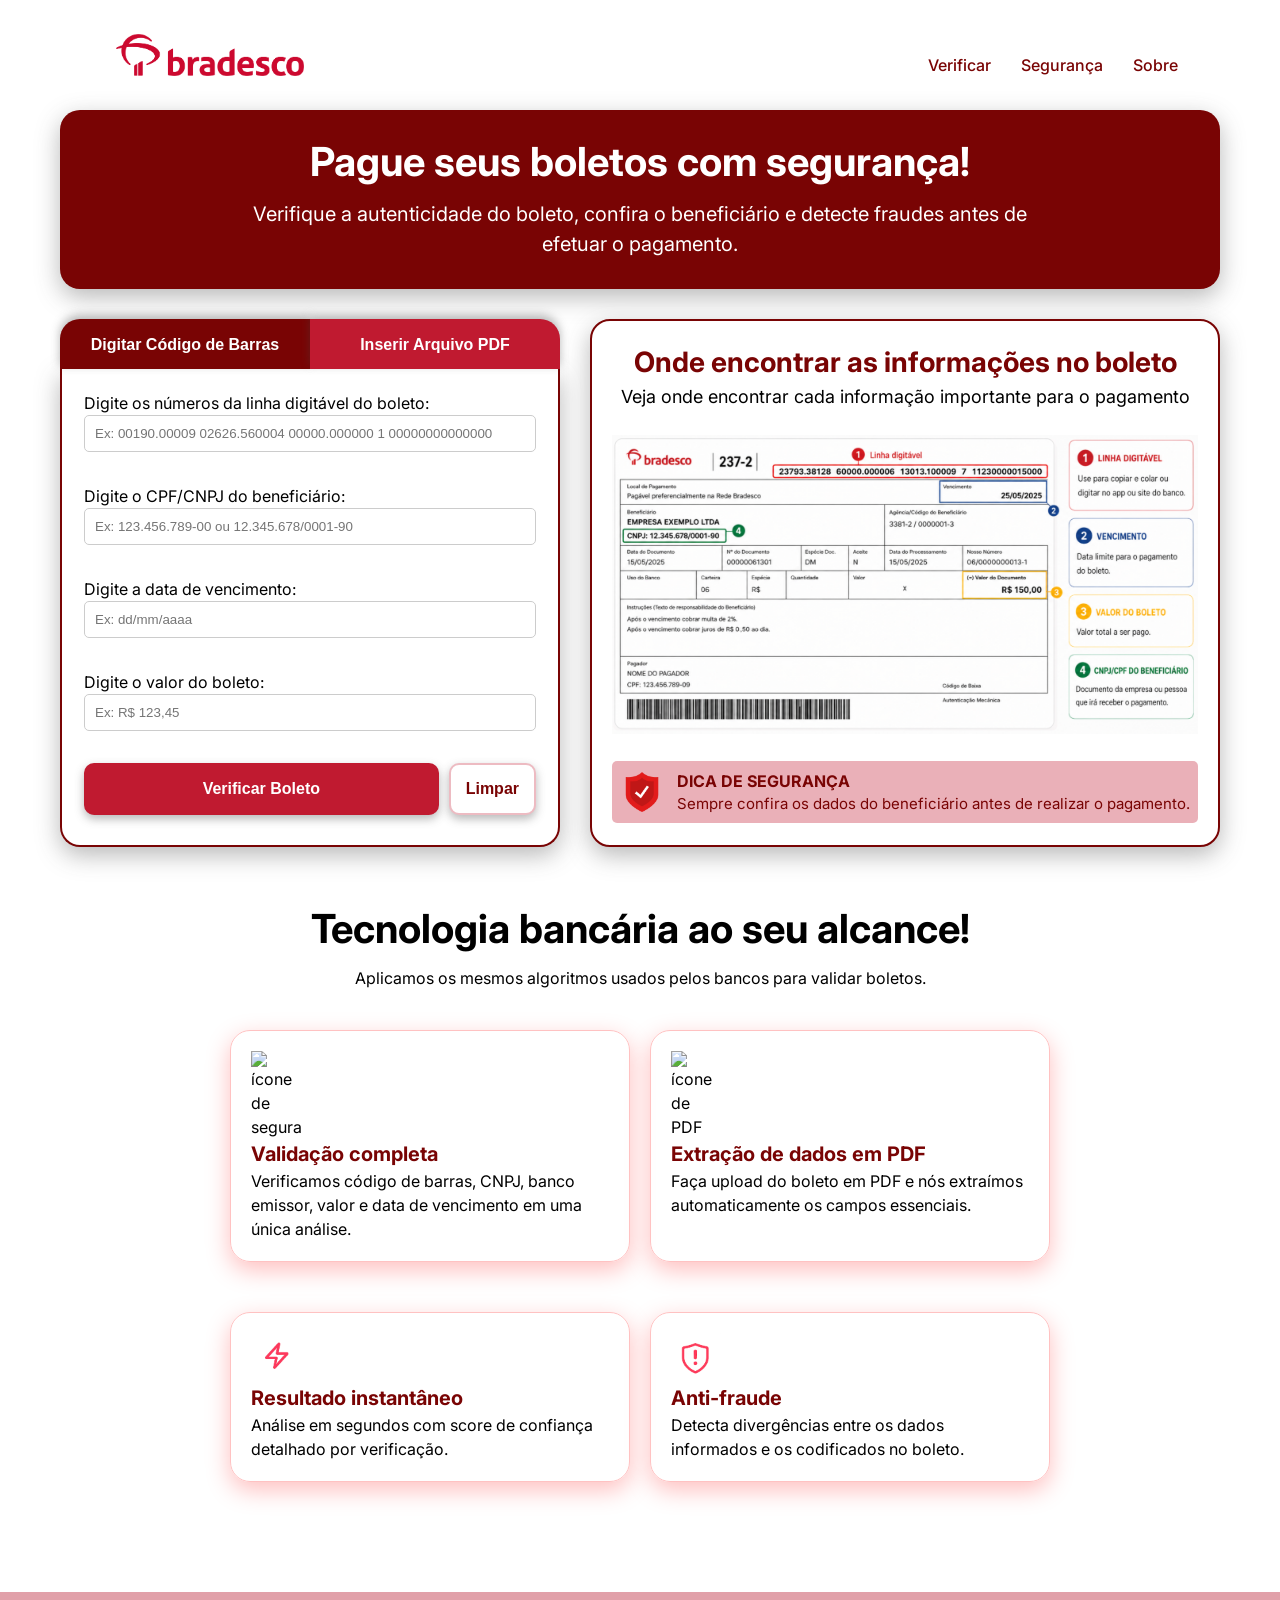
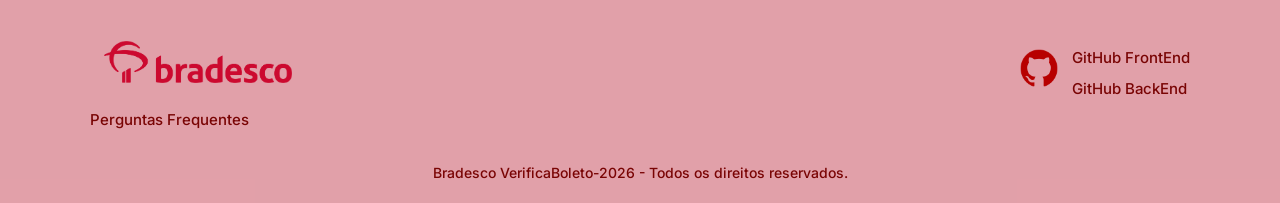
==== index.html @ 99b91688 "Integração com back, mas ainda com erros" ====
<!DOCTYPE html>
<html lang="pt-br">
<head>
    <meta charset="UTF-8">
    <meta name="viewport" content="width=device-width, initial-scale=1.0">
    <title>Verifica Boleto</title>

    <link rel="preconnect" href="https://fonts.googleapis.com" />
    <link rel="preconnect" href="https://fonts.gstatic.com" crossorigin />
    <link href="https://fonts.googleapis.com/css2?family=Inter:wght@400;500;600;700;800;900&display=swap" rel="stylesheet" />
    <link rel="stylesheet" href="css/style.css">

    <link rel="icon" type="image/png" href="./imagens/favicon-bradesco.png">

</head>

<body>

    <header id="#inicio">

        <div class="logo">
            <img src="./imagens/icone-bradesco.png" alt="Ícone Bradesco" id="icone-logo" style="height: 70px;">
            <!--<h1 id="inicio">Verifica Boleto</h1>-->
        </div>
            <nav>                
                    <a href="#verificar" aria-label="Ir para formulário de verificação de boleto">Verificar</a>
                    <a href="#" aria-label="Ir para vídeo sobre pagamentos de boleto com segurança">Segurança</a>
                    <a href="#sobre" aria-label="Ir para seção sobre o projeto">Sobre</a>
            </nav>

    </header>

    <main>
        
        <div class="banner">
            <h2>Pague seus boletos com segurança!</h2>
            <p>Verifique a autenticidade do boleto, confira o beneficiário e detecte fraudes antes de efetuar o pagamento.</p>
        </div>

        <div class="conteudo">
        <section>

            <div class="botoes">

                    <button class="btn ativo" onclick="mostrarCodigo(this)">Digitar Código de Barras</button>
                    <button class="btn" onclick="mostrarPdf(this)">Inserir Arquivo PDF</button>
                    
            </div>

            <div id="verificar">
                
                <div id="conteudo-codigo">
                    <label for="codigoBarras">Digite os números da linha digitável do boleto:</label>
                    
                    <div class="input-icon">
                        
                        <input                         
                            type="text" 
                            id="codigoBarras"
                            placeholder="Ex: 00190.00009 02626.560004 00000.000000 1 00000000000000" 
                        />
                    </div>
                    
                <div class="mensagem-erro" id="erroCodigo"></div>


            <label for="cpfCnpj">Digite o CPF/CNPJ do beneficiário:</label>
            <input 
                type="text" 
                id="cpfCnpj"
                placeholder="Ex: 123.456.789-00 ou 12.345.678/0001-90"  
            />            
            <div class="mensagem-erro" id="erroCpf"></div>

            <label for="vencimento">Digite a data de vencimento:</label>
            <input 
                type="text" 
                id="vencimento"
                placeholder="Ex: dd/mm/aaaa" 
            />
            <div class="mensagem-erro" id="erroVencimento"></div>

            <label for="valorBoletoInput">Digite o valor do boleto:</label>
            <input 
                type="text" 
                id="valorBoletoInput"
                placeholder="Ex: R$ 123,45" 
            />
            
            <div class="mensagem-erro" id="erroValor"></div>
                    
                    <div style="display:flex; gap:10px;">
                        <button class="btn-verificar" onclick="verificar()">Verificar Boleto</button>
                        <button type="button" onclick="limparCampos()" class="btn-limpar">Limpar</button>
                    </div>                

            </div>            

                <div id="conteudo-pdf" style="display:none;">

                    <label for="fileInput" class="box-upload">
                        
                        <img src="./imagens/icone-upload.png" alt="Icone de upload" id="icone-upload">
                        <input type="file" id="fileInput" hidden>

                        <p>Clique para inserir o arquivo PDF</p>

                        <div class="info-arquivo">
                            
                            <p id="nomeArquivo">Nenhum arquivo selecionado</p>                         

                            <div class="area-remover">
                                <button id="btnRemover" aria-label="Remover arquivo">
                                    <img src="./imagens/btn-remover.PNG" alt="">
                                </button>
                            </div>
                        </div>                        
                        
                    </label>        
                    
                    <h3 style="margin-top: 4px;">Dados extraídos:</h3>

                    <div id="resultadoLista" style="display:block;">

                        <div class="linhaResultadoExtraido">
                            <strong>Linha digitável:</strong>
                            <span id="linhaDigitavel"></span>
                        </div>

                        <div class="linhaResultadoExtraido">
                            <strong>Valor:</strong>
                            <span id="valorBoletoResultado"></span>
                        </div>

                        <div class="linhaResultadoExtraido">
                            <strong>Vencimento:</strong>
                            <span id="vencimentoResultado"></span>
                        </div>

                        <div class="linhaResultadoExtraido">
                            <strong>CPF/CNPJ Beneficiário:</strong>
                            <span id="cnpj"></span>
                        </div>

                    </div>

                    <button class="btn-verificar" onclick="verificarPdf()">Verificar Boleto</button>

                </div>
            </div>
            
        </section>

        <aside id="painelResultado" role="status" aria-live="polite">

            <h3>Onde encontrar as informações no boleto</h3>
            <p>Veja onde encontrar cada informação importante para o pagamento</p>
                       
            <img src="./imagens/banner-informacoes.png" alt="Exemplo mostrando onde encontrar as informações no boleto">           

            <div class="dica">   

                <img src="./imagens/icone-seguranca.png" alt="" id="icone-seguranca">

                <div class="texto-dica">
                    <h4>DICA DE SEGURANÇA</h4>
                <p>Sempre confira os dados do beneficiário antes de realizar o pagamento.</p>

                </div>
                
            </div>

        </aside>   

        </div>


        <section id="sobre">            
        
        <div>
            <h2>Tecnologia bancária ao seu alcance!</h2>
            <p>Aplicamos os mesmos algoritmos usados pelos bancos para validar boletos.</p>   
        </div>

        <div class="container-cards">

            <div class="card">
                <img src="./imagens/icone-card-seguranca.png" alt="ícone de segurança">
                <h4>Validação completa</h4>
                <p>Verificamos código de barras, CNPJ, banco emissor, valor e data de vencimento em uma única análise.</p>
            </div>

            <div class="card">
                <img src="./imagens/icone-card-pdf.png" alt="ícone de PDF">
                <h4>Extração de dados em PDF</h4>
                <p>Faça upload do boleto em PDF e nós extraímos automaticamente os campos essenciais.</p>
            </div>

            <div class="card">
                <img src="./imagens/icone-card-raio.png" alt="ícone de raio">
                <h4>Resultado instantâneo</h4>
                <p>Análise em segundos com score de confiança detalhado por verificação.</p>
            </div>

            <div class="card">
                
                <img src="./imagens/icone-card-fraude.png" alt="ícone de fraude">
                
                <h4>Anti-fraude</h4>
                <p>Detecta divergências entre os dados informados e os codificados no boleto.</p>
            </div>

        </div>

        </section>

    </main>

        <footer>

            <div class="footer-top">

                <div class="footer-esquerda">
                    
                    <a href="#inicio" aria-label="Ir para o início da página" style="text-decoration: none;">
                        <div class="logo">
                            <img src="./imagens/icone-bradesco.png" alt="Ícone Bradesco" id="icone-logo" style="height: 70px;">
                            <!--<h1>Verifica Boleto</h1>-->
                        </div>
                    </a>                    

                    <a href="faq.html" class="link-faq">
                        Perguntas Frequentes
                    </a>

                </div>

                <div class="footer-direita">

                    <img src="./imagens/icone-git.png"
                    alt="Ícone do GitHub"
                    id="icone-git">

                    <div class="links-github">

                        <a href="https://github.com/lopes-thais/FrontEnd-VerificaBoleto"
                        class="link-git">
                            GitHub FrontEnd
                        </a>

                        <a href="https://github.com/geooogab/VerificaBoleto"
                        class="link-git">
                            GitHub BackEnd
                        </a>

                    </div>

                </div>

            </div>

            <p class="direitos">
                Bradesco VerificaBoleto-2026 - Todos os direitos reservados.
            </p>

        </footer>
    <script src="script/script.js"></script>
</body>
</html>
---- css/style.css ----
/* Reset básico para limpar as margens do navegador */
* {
    margin: 0;
    padding: 0;
    box-sizing: border-box;
}

header {
    display: flex;
    justify-content: space-between; 
    align-items: center;            
    padding: 20px 20px; 
    padding-left: 8%;
    padding-right: 8%;
}

nav {
    display: none; /* Esconde no mobile */
    padding-top: 20px;
}

@media (min-width: 768px) {
    nav {
        display: flex;
    }

    nav a {
        color: rgb(121, 4, 4);
        text-decoration: none;
        margin-left: 30px;
        font-weight: 500;
        font-family: 'Inter', system-ui, -apple-system, sans-serif;
        line-height: 1.5;
        -webkit-font-smoothing: antialiased;
        color: rgb(121, 4, 4);

        text-decoration: none;
        transition: all 0.3s ease; /* suaviza a mudança */
        display: inline-block;   
    }

    nav a:hover {
        color: rgb(241, 19, 56); /* cor de destaque ao passar o mouse */
        transform: scale(1.1); /* aumenta um pouco o tamanho do link */
    }
}

h1 {
    font-size: 24px;
    font-weight: 900;
    color: rgb(121, 4, 4);
    padding-top: 20px;
}

.logo{
    display: flex;
    align-items: center;
    gap: 10px;
}

body {
    font-family: 'Inter', system-ui, -apple-system, sans-serif;
    line-height: 1.5;
    -webkit-font-smoothing: antialiased;
    background-color: rgb(255, 255, 255);
    margin: 0;
    padding: 0;
}

main {
    max-width: 1200px;   /* largura máxima do container */
    margin: 0 auto;      /* centraliza o container */
    padding: 0 20px;
}


.banner {
    width: 100%;         /* ocupa toda a largura do container */
    margin: 0;           /* não centraliza sozinho */
    padding: 30px;
    border-radius: 20px;

    flex-direction: column;
    align-items: center;
    text-align: center;
    
    background-color: rgb(121, 4, 4);
    box-shadow: 0 8px 25px #46464662;
}

.banner h2 {
    color: white;
    font-size: clamp(24px, 5vw, 40px); 
    margin-bottom: 15px; 
    font-weight: 700;
    line-height: 1.1;
}

.banner p {
    color: white;
    font-size: clamp(16px, 3vw, 20px); 
    max-width: 800px; 
    margin: 0 auto; 
}

section {
    width: 100%;       /* ocupa toda a largura do container */
    max-width: 500px;    /* menor que o banner */
    margin-top: 30px;    /* espaço abaixo do banner */
    margin-left: 0;      /* alinha à esquerda do container */
}

#verificar {
    
    border-width: 2px;
    width: 100%;
    
    padding: 22px;          
    border: 2px solid rgb(121, 4, 4);
    border-top: none;
    border-bottom-left-radius: 20px;
    border-bottom-right-radius: 20px;
    background-color: #fff;
    box-shadow: 0 8px 25px #46464662;
    padding-bottom: 30px;
}

.botoes{
    display: flex;
    width: 100%;
    
}

.botoes,
#verificar {
    width: 100%;
}

.botoes button {
    padding: 15px;

    border: 2px solid #c01a30;
    background-color: #c01a30;
    color: white;
    flex: 1;
    border-bottom: none;
    font-weight: 600;
    font-size: 16px;
    cursor: pointer;
    transition: 0.3s;
   
    box-shadow:  0 -4px 10px #46464662;
    
}

.botoes:hover button:not(:hover) {
    background-color: rgb(121, 4, 4);
    border-color: rgb(121, 4, 4);
    color: white;
}

.botoes button.ativo {
    background-color: rgb(121, 4, 4);
    color: white;  
    border-color: rgb(121, 4, 4);
}

.botoes button:hover {
    background-color: #D21438;
    color: white;
    border-color: #D21438;
}

.botoes button:first-child {
    border-top-left-radius: 20px;
}

.botoes button:last-child {
    border-top-right-radius: 20px;
}


#verificar input {
    width: 100%;
    padding: 10px;
    margin-bottom: 0;
    border: 1px solid #ccc;
    border-radius: 5px;
}

#verificar input:hover {
    border-color: #c01a30;
    box-shadow: 0 0 5px rgba(182, 21, 42, 0.404);
}

input:focus {
    border-color: #c01a30;
    box-shadow: 0 0 3px rgba(192, 26, 48, 0.2);
    outline: none;
}

.btn-verificar{
    padding: 15px;

    border: 2px solid #c01a30;
    background-color: #c01a30;
    color: white;
    flex: 1;
    border-bottom: none;
    font-weight: 600;
    font-size: 16px;
    cursor: pointer;
    transition: 0.3s;
   
    box-shadow:  0 4px 10px #46464662;
    display: flex;
    width: 100%;
    justify-content: center;
    border-radius: 10px;
}


.btn-verificar:hover{
    border-color: #c01a30;
    box-shadow: 0 0 5px rgba(182, 21, 42, 0.404);
    transform: scale(1.01); /* aumenta um pouco o tamanho do link */
    
}

#conteudo-pdf {
    text-align: left;

    display: flex;
    flex-direction: column;
    align-items: center;

}

#nomeArquivo {
    font-size: 14px;
    color: #555;
}

.area-remover{
    position: absolute;
    right: 10px;
    height: 30px; /* espaço fixo */
    display: flex;
    align-items: center;
    justify-content: center;
}

#btnRemover{
    background: none;
    border: none;
    padding: 0;
    visibility: hidden;
}

#btnRemover img{
    cursor: pointer;
    width: 28px;
    transition: 0.2s;
}

#btnRemover:hover {
    transform: scale(1.1);
}

#nomeArquivo{
    padding-top: 5px;
    font-size: 18px;
}

.conteudo {
    display: flex;
    gap: 30px;
    align-items: flex-start;
    width: 100%;
}

@media (max-width: 768px) {

    .conteudo {
        flex-direction: column;
    }

    section,
    aside {
        max-width: 700px;
    }
}

section {
    width: 100%;
    margin-top: 30px;
}

aside {
    display: flex;
    flex-direction: column;
    width: 100%;
    max-width: 700px;     
    margin-top: 30px;       
    border: 2px solid rgb(121, 4, 4);
    border-radius: 20px;
    background-color: #fff;
    box-shadow: 0 8px 25px #46464662;
    padding-bottom: 30px;
    overflow: hidden;
    padding: 20px;
}

aside h3{
    color: rgb(121, 4, 4);
    font-size: 28px;
    text-align: center;
}

aside p{
    text-align: center;
    font-size: 18px;
}

aside .dica{
    color:rgb(121, 4, 4);
    background-color:#c01a3057;
    border-radius: 5px;
    text-align: left;
    padding-left: 10px;

}

aside > img{
    margin-top: 25px;
    margin-bottom: 27px;
}

.dica p {
    text-align: left;
    font-size: 15px;
}

.dica h4{
    margin: 0;
}

.dica img{
    width: 40px;
    margin-top: 11px;
    margin-bottom: 11px;
}

.dica{
    display: flex;
    align-items: center;
    gap: 15px; 
    margin-bottom: 2px;
}

#sobre {
    width: 100%;         /* ocupa toda a largura do container */
    max-width: none;
    margin: 0;           /* não centraliza sozinho */
    padding: 30px;
    border-radius: 20px;

    display: flex;
    flex-direction: column;
    align-items: center;
    text-align: center;

    margin-top: 30px;
    background-color: rgb(255, 255, 255);
}

#sobre h2 {
    color: rgb(0, 0, 0);
    font-size: clamp(24px, 5vw, 40px); 
    margin-bottom: 15px; 
    font-weight: 700;
    line-height: 1.1;
}

#sobre p{
    font-size: 16px;
}

.card{
    max-width: 400px;
    border: 1px solid #ffbebeec;
    border-radius: 20px;

    margin-top: 30px;
    padding: 20px;
    display: flex;
    flex-direction: column;
    align-items: flex-start;
    text-align: left;

    box-shadow: rgb(255, 191, 191) 0px 8px 25px;
}

.card h4{
    color: rgb(121, 4, 4);
    font-size: 20px;
    text-align: left;
}

.card p{
    text-align: left;
    font-size: 14px;
}

.container-cards{
    display: flex;
    gap: 20px;
    margin-top: 10px;
    flex-wrap: wrap;
    justify-content: center;
}

.container-cards img{
    width: 50px;
}

.imagem-boleto{
    position: relative;
    width: 100%;
}

.imagem-boleto img{
    width: 100%;
    border-radius: 10px;
}

footer{
    background-color: rgba(182, 21, 42, 0.404);

    margin-top: 80px;

    padding: 35px 20px 20px;
}

.footer-top{
    max-width: 1100px;

    margin: 0 auto;

    display: flex;
    justify-content: space-between;
    align-items: flex-start;

    gap: 40px;
}

.footer-esquerda{
    display: flex;
    flex-direction: column;
    gap: 12px;
}

.logo-footer{
    text-decoration: none;
    width: fit-content;
}

.logo-footer h1{
    color: rgb(121, 4, 4);
    font-size: 26px;
    font-weight: 900;
}

.link-faq,
.link-git{
    color: rgb(121, 4, 4);

    text-decoration: none;

    font-size: 15px;
    font-weight: 500;

    transition: 0.2s;
}

.link-faq:hover,
.link-git:hover{
    color: rgb(241, 19, 56);

    transform: translateX(2px);
}

.footer-direita{
    display: flex;
    align-items: flex-start;
    gap: 12px;
    padding-top: 20px;
}

.footer-direita img{
    width: 42px;
    flex-shrink: 0;
}

.links-github{
    display: flex;
    flex-direction: column;
    gap: 8px;
}

.direitos{
    text-align: center;

    margin-top: 30px;

    color: rgb(121, 4, 4);

    font-size: 14px;
    font-weight: 500;
}


/* MOBILE */

@media (max-width: 768px){

    footer{
        padding: 30px 18px 20px;
    }

    .footer-top{
        flex-direction: column;

        align-items: center;

        text-align: center;

        gap: 35px;
    }

    .footer-esquerda{
        align-items: center;
    }

    .footer-direita{
        flex-direction: column;

        align-items: center;
    }

    .links-github{
        align-items: center;
    }

    .logo-footer h1{
        font-size: 24px;
    }

    .footer-direita img{
        width: 38px;
    }

    .direitos{
        margin-top: 35px;

        font-size: 13px;

        line-height: 1.5;
    }
}
#btnSelecionar{
    padding: 12px 20px;
    border: none;
    border-radius: 10px;
    background-color: #c01a30;
    color: white;
    cursor: pointer;
    font-weight: 600;
    
    padding-top: 10px;
}

#btnSelecionar:hover{
    background-color: rgb(121, 4, 4);
}

#dados-extraidos{
    width: 100%;
}

#resultadoLista{
    width: 100%;
    border: 1px solid #ddd;
    border-radius: 10px;
    overflow: hidden;
    background: white;
    padding-bottom: 3px;
    margin-top: 10px;
    margin-bottom: 10px;
}

.linhaResultadoExtraido{
    display: flex;
    justify-content: space-between;
    align-items: center;

    padding: 12px 15px;
    border-bottom: 1px solid #eee;
    gap: 15px;
}

.linhaResultadoExtraido:last-child{
    border-bottom: none;
}

.linhaResultadoExtraido span{
    color: #5f5f5f;
    font-size: 14px;
    text-align: right;
}

.linhaResultadoExtraido strong{
    color: #222;
    font-size: 15px;
}

/*
.verdadeiro{
    background-color: #a0f3a0;
    box-shadow: 0 0 5px rgba(21, 182, 29, 0.473);
}

.suspeito{
    background-color: #f1e36a;
    box-shadow: 0 0 5px rgba(241, 227, 106, 0.473);
}

.falso{
    background-color: #f3a0a0;
    box-shadow: 0 0 5px rgba(182, 21, 42, 0.404);
}
*/
.resultadoItem {
    width: 100%;
    padding: 10px;
    margin-bottom: 15px;

    border: 1px solid #ccc;
    border-radius: 10px;

    box-sizing: border-box;

    display: flex;
    align-items: center;
    gap: 10px;
}

/*
.verdadeiro h3{
    color: rgb(12, 94, 16);
    margin: 0;
}*/

.recomendacaoVerdadeiro{
    font-size: 16px;
    margin: 0;
    font-weight: 600;
    margin-bottom: 5px;
}
/*
.suspeito h3{
    color: rgb(95, 83, 27);
    margin: 0;
}

.resultado img{
    width: 40px;
}

.falso h3{
    color: rgb(121, 4, 4);
    margin: 0;
}

.verdadeiro,
.suspeito,
.falso{
    border-radius: 10px;
    padding: 10px;

    display: flex;
    align-items: center;
    justify-content: center;
    gap: 10px;

    margin-bottom: 15px;
}
*/

.score{
    flex: 1.2;
    display: flex;
    align-items: center;
    gap: 12px;

    padding: 12px;
    border: 2px solid #c25664ab;
    border-radius: 10px;
    background-color:rgba(182,21,42,0.08);
    margin-bottom: 2px;
}

.resultadoItem p{
    margin: 0;
    font-size: 14px;
    text-align: left;
}

.resultadoItem:hover {
    border-color: #c01a30;
    box-shadow: 0 0 5px rgba(182, 21, 42, 0.404);
}

.recomendacao {
    margin: 0;
    font-size: 16px;
    text-align: center;
    font-weight: 600;
    margin-bottom: 5px;
}

.item-ok{
    background: #d4ffd4;
}

.item-alerta{
    background: #fff3cd;
}

.item-erro{
    background: #ffd6d6;
}

.box-upload {
    display: flex;
    width: 100%;
    flex-direction: column;
    align-items: center;

    justify-content: center;
    height: 123px;
    transition: 0.3s;

    border-radius: 10px;
    border: 2px solid #c01a43b2;
    padding-top: 5px;
    box-shadow: 0 0 5px rgba(182, 21, 42, 0.404);
    margin-bottom: 5px;
}

.info-arquivo{
    position: relative;
    display: flex;
    align-items: center;
    justify-content: center;
    
    width: 100%;
    margin-top: 0;

}

.info-arquivo p{
    margin: 0;
    font-size: 14px;
    color: #555;
    text-align: center;
}

.box-upload p {
    margin: 0;
    font-size: 14px;
    color: #555;
}
.box-upload:hover {
    cursor: pointer;
    transform: scale(1.01);
}

#icone-upload {
    width: 20px;
    display: inline-block;
}

.mensagem-erro{
    color: #ff4d4d;
    font-size: 13px;
    font-weight: 500;
    height: 18px;
    margin-top: 4px;
    margin-bottom: 10px;
}

.loading-btn{
    display: flex;
    align-items: center;
    justify-content: center;
    gap: 10px;
}

.spinner-btn{
    width: 18px;
    height: 18px;
    border: 3px solid rgba(255,255,255,0.4);
    border-top: 3px solid white;
    border-radius: 50%;
    animation: girar 0.8s linear infinite;
}

.btn-verificar:disabled{
    background-color: #8f1b2e;
    cursor: not-allowed;
    opacity: 0.8;
}

@keyframes girar {

    from{
        transform: rotate(0deg);
    }

    to{
        transform: rotate(360deg);
    }
}


.resultadoLista{
    width: 100%;
    border: 1px solid #ddd;
    border-radius: 10px;
    overflow: hidden;
    background: white;
    padding-bottom: 3px;
}

.linhaResultado{
    display: flex;
    justify-content: space-between;
    align-items: center;

    padding: 12px 15px;
    border-bottom: 1px solid #eee;
    gap: 15px;
}

.linhaResultado:last-child{
    border-bottom: none;
}

.linhaResultado strong{
    color: #222;
    font-size: 15px;
}

.linhaResultado span{
    color: #666;
    font-size: 14px;
    text-align: right;
}

.link-git{   
    color: rgb(121, 4, 4); 
    text-decoration: none;
}

.link-git:hover {
    color: rgb(241, 19, 56); 
    transform: scale(1.05); 
}

.btn-limpar,
.btn-chat{
    padding: 15px;

    border: 2px solid #c01a304b;
    background-color: #ffffff;
    color: rgb(121, 4, 4);
    font-weight: 600;
    font-size: 16px;
    cursor: pointer;
    transition: 0.3s;
   
    box-shadow:  0 4px 10px #46464662; 
    display: flex;
    
    justify-content: center;
    border-radius: 10px;
}


.btn-limpar:hover{
    border-color: #c01a30;
    box-shadow: 0 0 5px rgba(182, 21, 42, 0.404);
    transform: scale(1.01);    
}
.btn-chat:hover{
    border-color: #c01a30;
    box-shadow: 0 0 5px rgba(182, 21, 42, 0.404);
    transform: scale(1.01);   
}

.card:hover {
    transform: scale(1.01); 
}

.faq-question {
    padding: 12px;
    cursor: pointer;
    font-weight: bold;

    display: flex;
    align-items: center;
    justify-content: center;
    text-align: center;
    min-height: 100px;
    cursor: pointer;
    transition: 0.3s;
}

.faq-question:hover {
    text-shadow: #8f1b2e;
}

.faq-answer {
    display: none;
    padding: 12px;  
}

.titulo-faq{
    text-align: center;
    color: rgb(121, 4, 4);
    font-size: 28px;
    margin-top: 30px;
    margin-bottom: 20px;
}

.score{
    flex: 1.2;
    display: flex;
    align-items: center;
    gap: 12px;

    padding: 12px;
    border: 2px solid #c25664ab;
    border-radius: 10px;
    background-color:rgba(182,21,42,0.08);
    margin-bottom: 2px;
}

.scoreChat{
    display: flex;
    gap: 12px;
    margin-bottom: 15px;
    width: 100%;
}

.texto-score{
    display: flex;
    flex-direction: column;
    justify-content: center;
    gap: 4px;
}

.texto-score strong{
    margin: 0;
    font-size: 16px;
}

.texto-score span{
    margin: 0;
    font-size: 15px;
    font-weight: 600;
    line-height: 1.2;
}

.icone-score{
    width: 40px;
    height: 40px;
    margin-top: 9px;
    flex-shrink:0;

    align-self: flex-start;
}

.icone-score img{
    width: 40px;
    display: block;
    padding-right: 5px;
    padding-top: 5px;
}

.chat{
    flex: 1;
    display: flex;
}

.btn-chat{
    width: 100%;
    height: 100%;

    border: 2px solid #c01a304b;
    border-radius: 10px;
    background:white;

    font-size: 16px;
    font-weight: 600;

    color: rgb(121,4,4);
    cursor: pointer;

    display: flex;
    align-items: center;
    justify-content:center;
    margin-top: 17px;

    text-align: center;
    padding: 15px;
    box-shadow: 0 4px 10px #46464662;
}

.texto-score strong,
.texto-score span{
    line-height: 1.2;
}

.barra-score{
    width: 100%;
    height: 8px;

    background-color: #e0e0e0;
    border-radius: 20px;
    overflow: hidden;
    margin-top: 4px;
}

.barra-score-preenchida{
    height: 100%;
    border-radius: 20px;
    transition: width 0.8s ease;
}
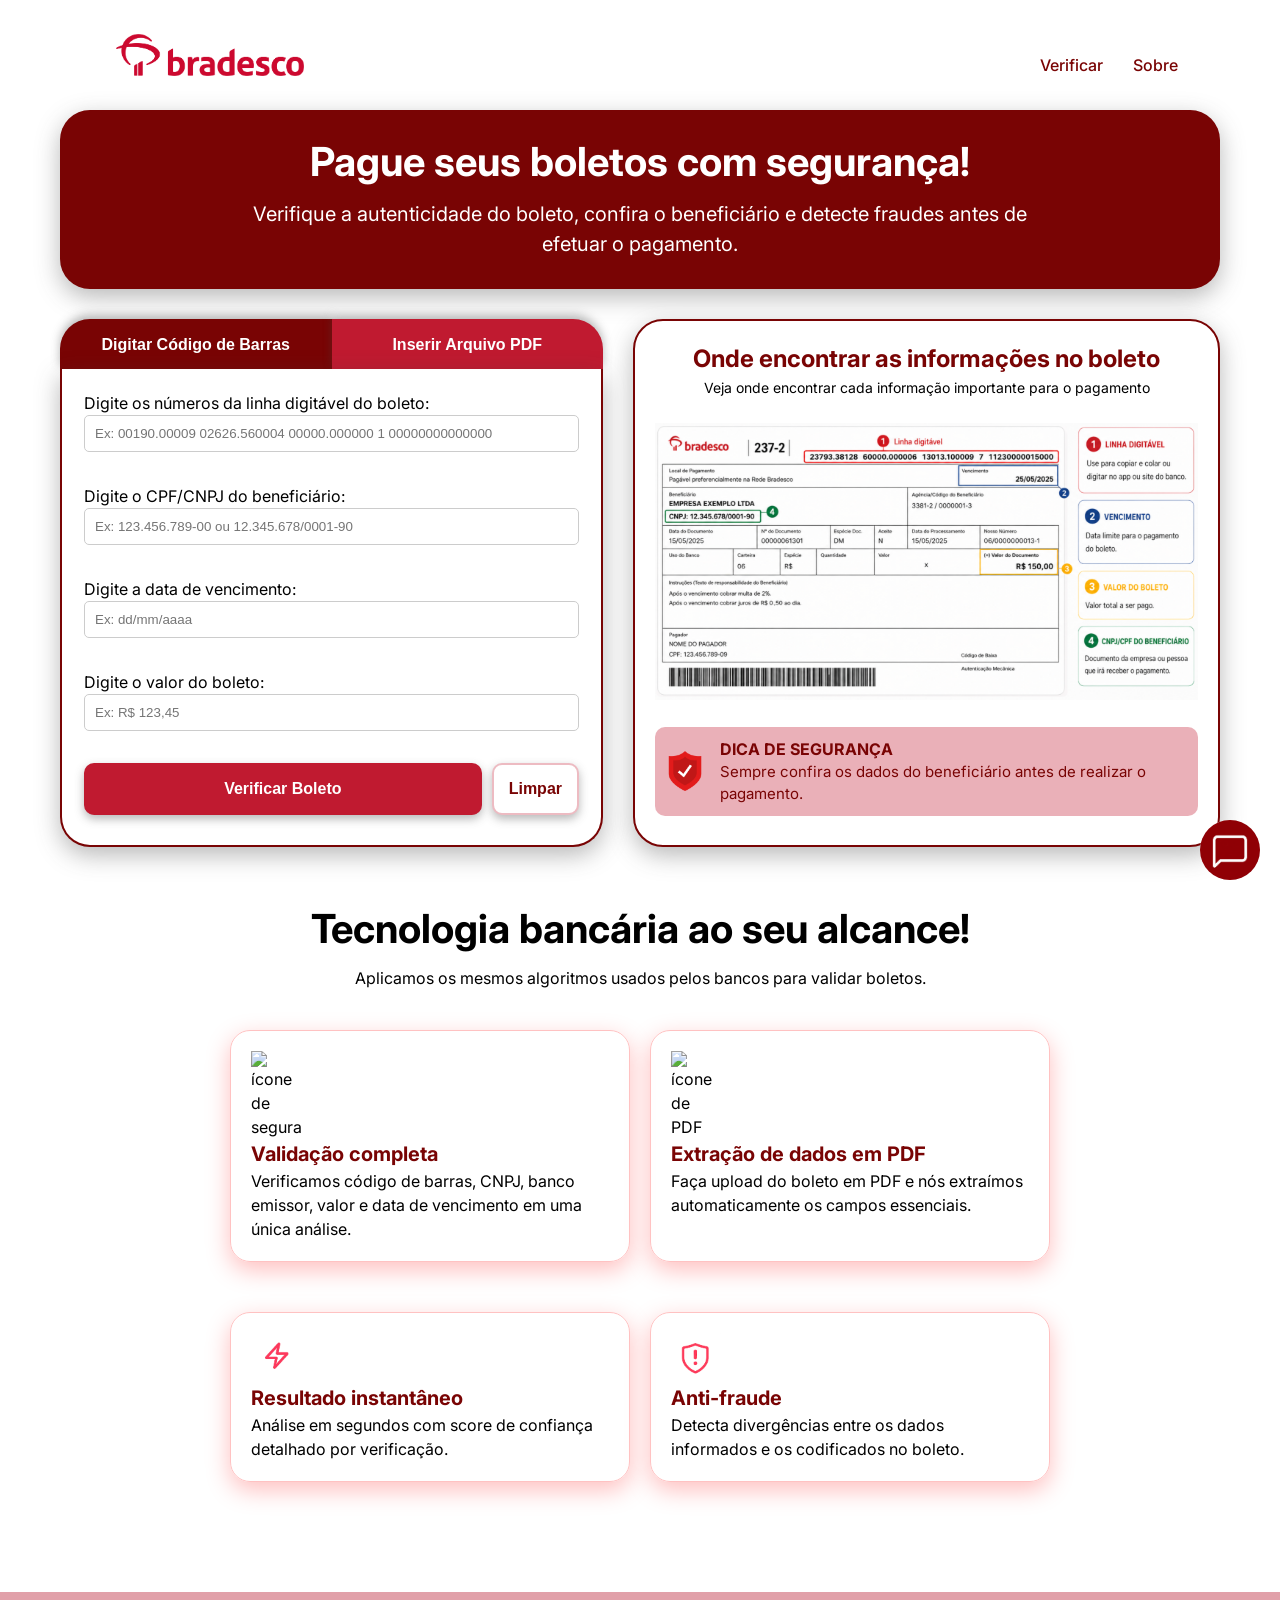
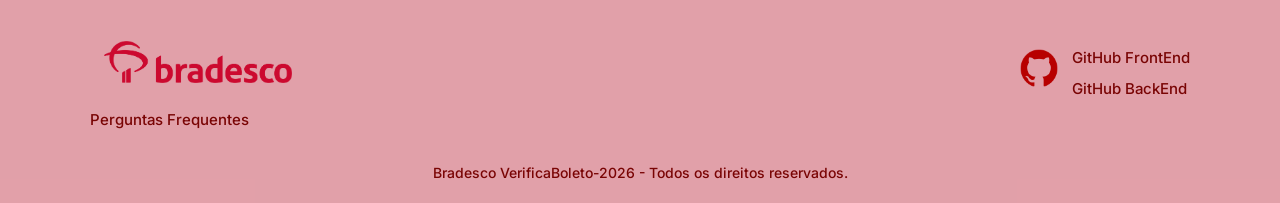
==== commit 1269afc1: "Finalização parcial do FrontEnd do VerificaBoleto" ====
--- a/index.html
+++ b/index.html
@@ -9,6 +9,7 @@
     <link rel="preconnect" href="https://fonts.gstatic.com" crossorigin />
     <link href="https://fonts.googleapis.com/css2?family=Inter:wght@400;500;600;700;800;900&display=swap" rel="stylesheet" />
     <link rel="stylesheet" href="css/style.css">
+    <link rel="stylesheet" href="css/style-chat.css">
 
     <link rel="icon" type="image/png" href="./imagens/favicon-bradesco.png">
 
@@ -16,7 +17,7 @@
 
 <body>
 
-    <header id="#inicio">
+    <header id="inicio">
 
         <div class="logo">
             <img src="./imagens/icone-bradesco.png" alt="Ícone Bradesco" id="icone-logo" style="height: 70px;">
@@ -24,7 +25,7 @@
         </div>
             <nav>                
                     <a href="#verificar" aria-label="Ir para formulário de verificação de boleto">Verificar</a>
-                    <a href="#" aria-label="Ir para vídeo sobre pagamentos de boleto com segurança">Segurança</a>
+                    <!--<a href="#" aria-label="Ir para vídeo sobre pagamentos de boleto com segurança">Segurança</a>-->
                     <a href="#sobre" aria-label="Ir para seção sobre o projeto">Sobre</a>
             </nav>
 
@@ -138,13 +139,13 @@
                         </div>
 
                         <div class="linhaResultadoExtraido">
-                            <strong>CPF/CNPJ Beneficiário:</strong>
+                            <strong>CNPJ Beneficiário:</strong>
                             <span id="cnpj"></span>
                         </div>
 
                     </div>
 
-                    <button class="btn-verificar" onclick="verificarPdf()">Verificar Boleto</button>
+                    <button class="btn-verificar" onclick="verificarPdf(event)">Verificar Boleto</button>
 
                 </div>
             </div>
@@ -264,6 +265,60 @@
             </p>
 
         </footer>
-    <script src="script/script.js"></script>
+
+    <button id="btnChatbot" aria-label="Abrir Chat de Dúvidas">
+        <img src="/imagens/icone-chat.PNG" alt="Abrir Chat de Dúvidas" id="icone-chat" aria-label="Abrir Chat de Dúvidas">
+    </button>
+
+    <div id="overlay"></div>
+    <div id="painelChat">
+        <div class="topo-chat">
+            <h3>Chat de Dúvidas</h3>
+            <button id="btn-sair" onclick="fecharChat()">
+                <img src="/imagens/icone-sair.PNG" alt="Fechar chat" id="icone-sair" aria-label="Fechar Chat de Dúvidas">
+            </button>
+        </div>
+
+        <div class="conteudo-chat">
+        
+            <div class="mensagens-chatbot">
+                <strong>Assistente Virtual</strong>
+
+                <div class="mensagem">
+                    <p> Olá! Tudo bem? Sou o assistente virtual do verifica boleto! 
+                        Estou aqui para tirar dúvidas sobre boletos e te ajudar a não cair em um golpe. 
+                        Como posso ajudar?
+                    </p>
+                </div>
+                
+            </div>
+
+            <div class="mensagem-usuario">
+                    <p>Quais informações eu preciso para verificar um boleto?</p>
+            </div>
+
+            <div class="mensagens-chatbot">
+                <strong>Assistente Virtual</strong>
+                    <div class="mensagem">
+                        <p> Para verificar um boleto, você precisa informar a linha digitável, 
+                            o CPF/CNPJ do beneficiário, a data de vencimento e o valor do boleto. 
+                            Com essas informações, podemos analisar a autenticidade do boleto e detectar possíveis fraudes.</p>
+                    </div>
+            </div>
+        </div>
+
+            <div id="input-chat">
+                
+                <input type="text" id="inputChat" placeholder="Digite sua dúvida aqui...">
+
+                <button id="btn-enviar" aria-label="Enviar mensagem" onclick="enviarPergunta()">
+                    <img src="/imagens/icone-enviar.PNG" alt="Enviar mensagem" id="icone-enviar" aria-label="Enviar mensagem">
+                </button>
+                                
+            </div>
+    </div>
+
+        <script src="script/script.js"></script>
+        <script src="script/script-chat.js"></script>
 </body>
 </html>
--- a/css/style.css
+++ b/css/style.css
@@ -78,7 +78,7 @@
     width: 100%;         /* ocupa toda a largura do container */
     margin: 0;           /* não centraliza sozinho */
     padding: 30px;
-    border-radius: 20px;
+    border-radius: 30px;
 
     flex-direction: column;
     align-items: center;
@@ -118,8 +118,8 @@
     padding: 22px;          
     border: 2px solid rgb(121, 4, 4);
     border-top: none;
-    border-bottom-left-radius: 20px;
-    border-bottom-right-radius: 20px;
+    border-bottom-left-radius: 30px;
+    border-bottom-right-radius: 30px;
     background-color: #fff;
     box-shadow: 0 8px 25px #46464662;
     padding-bottom: 30px;
@@ -128,7 +128,6 @@
 .botoes{
     display: flex;
     width: 100%;
-    
 }
 
 .botoes,
@@ -172,11 +171,11 @@
 }
 
 .botoes button:first-child {
-    border-top-left-radius: 20px;
+    border-top-left-radius: 30px;
 }
 
 .botoes button:last-child {
-    border-top-right-radius: 20px;
+    border-top-right-radius: 30px;
 }
 
 
@@ -224,7 +223,6 @@
     border-color: #c01a30;
     box-shadow: 0 0 5px rgba(182, 21, 42, 0.404);
     transform: scale(1.01); /* aumenta um pouco o tamanho do link */
-    
 }
 
 #conteudo-pdf {
@@ -236,9 +234,11 @@
 
 }
 
-#nomeArquivo {
+.info-arquivo #nomeArquivo {
     font-size: 14px;
     color: #555;
+    text-align: center;
+    justify-content: center;
 }
 
 .area-remover{
@@ -275,11 +275,12 @@
 .conteudo {
     display: flex;
     gap: 30px;
-    align-items: flex-start;
-    width: 100%;
-}
-
-@media (max-width: 768px) {
+    align-items: stretch;
+    width: 100%;
+    margin-bottom: 30px;
+}
+
+@media (max-width: 992px) {
 
     .conteudo {
         flex-direction: column;
@@ -292,40 +293,45 @@
 }
 
 section {
-    width: 100%;
+    flex: 4;
     margin-top: 30px;
+    display: flex;
+    flex-direction: column;
+    max-width: none;
 }
 
 aside {
     display: flex;
     flex-direction: column;
-    width: 100%;
-    max-width: 700px;     
+       
     margin-top: 30px;       
     border: 2px solid rgb(121, 4, 4);
-    border-radius: 20px;
+    border-radius: 30px;
     background-color: #fff;
     box-shadow: 0 8px 25px #46464662;
     padding-bottom: 30px;
     overflow: hidden;
     padding: 20px;
+
+    flex: 4;
+    max-width: none;
 }
 
 aside h3{
     color: rgb(121, 4, 4);
-    font-size: 28px;
+    font-size: 24px;
     text-align: center;
 }
 
 aside p{
     text-align: center;
-    font-size: 18px;
+    font-size: 14px;
 }
 
 aside .dica{
     color:rgb(121, 4, 4);
     background-color:#c01a3057;
-    border-radius: 5px;
+    border-radius: 10px;
     text-align: left;
     padding-left: 10px;
 
@@ -356,6 +362,7 @@
     align-items: center;
     gap: 15px; 
     margin-bottom: 2px;
+    padding: 10px;
 }
 
 #sobre {
@@ -609,6 +616,22 @@
     gap: 15px;
 }
 
+.linhaResultadoExtraido strong,
+.linhaResultado strong {
+    color: #222;
+    font-size: 15px;
+    white-space: nowrap;
+    flex-shrink: 0;
+}
+
+.linhaResultado span,
+.linhaResultadoExtraido span {
+    color: #666;
+    font-size: 13px;
+    text-align: right;
+    line-height: 1.5;
+}
+
 .linhaResultadoExtraido:last-child{
     border-bottom: none;
 }
@@ -617,6 +640,11 @@
     color: #5f5f5f;
     font-size: 14px;
     text-align: right;
+
+    max-width: 250px;
+    white-space: nowrap;
+    overflow: hidden;      
+    text-overflow: ellipsis;
 }
 
 .linhaResultadoExtraido strong{
@@ -624,22 +652,6 @@
     font-size: 15px;
 }
 
-/*
-.verdadeiro{
-    background-color: #a0f3a0;
-    box-shadow: 0 0 5px rgba(21, 182, 29, 0.473);
-}
-
-.suspeito{
-    background-color: #f1e36a;
-    box-shadow: 0 0 5px rgba(241, 227, 106, 0.473);
-}
-
-.falso{
-    background-color: #f3a0a0;
-    box-shadow: 0 0 5px rgba(182, 21, 42, 0.404);
-}
-*/
 .resultadoItem {
     width: 100%;
     padding: 10px;
@@ -654,48 +666,6 @@
     align-items: center;
     gap: 10px;
 }
-
-/*
-.verdadeiro h3{
-    color: rgb(12, 94, 16);
-    margin: 0;
-}*/
-
-.recomendacaoVerdadeiro{
-    font-size: 16px;
-    margin: 0;
-    font-weight: 600;
-    margin-bottom: 5px;
-}
-/*
-.suspeito h3{
-    color: rgb(95, 83, 27);
-    margin: 0;
-}
-
-.resultado img{
-    width: 40px;
-}
-
-.falso h3{
-    color: rgb(121, 4, 4);
-    margin: 0;
-}
-
-.verdadeiro,
-.suspeito,
-.falso{
-    border-radius: 10px;
-    padding: 10px;
-
-    display: flex;
-    align-items: center;
-    justify-content: center;
-    gap: 10px;
-
-    margin-bottom: 15px;
-}
-*/
 
 .score{
     flex: 1.2;
@@ -723,7 +693,7 @@
 
 .recomendacao {
     margin: 0;
-    font-size: 16px;
+    font-size: 15px;
     text-align: center;
     font-weight: 600;
     margin-bottom: 5px;
@@ -844,13 +814,13 @@
 }
 
 .linhaResultado{
-    display: flex;
-    justify-content: space-between;
-    align-items: center;
+    align-items: center;
+    display:flex;
+    align-items:flex-start;
 
     padding: 12px 15px;
     border-bottom: 1px solid #eee;
-    gap: 15px;
+    gap:20px;
 }
 
 .linhaResultado:last-child{
@@ -859,13 +829,15 @@
 
 .linhaResultado strong{
     color: #222;
-    font-size: 15px;
+    font-size: 14px;
 }
 
 .linhaResultado span{
     color: #666;
-    font-size: 14px;
-    text-align: right;
+    font-size: 13px;
+    justify-content: right;
+    align-items: left;
+    margin-right: 10px;
 }
 
 .link-git{   
@@ -950,11 +922,10 @@
     align-items: center;
     gap: 12px;
 
-    padding: 12px;
+    padding: 10px;
     border: 2px solid #c25664ab;
     border-radius: 10px;
     background-color:rgba(182,21,42,0.08);
-    margin-bottom: 2px;
 }
 
 .scoreChat{
@@ -1021,10 +992,10 @@
     display: flex;
     align-items: center;
     justify-content:center;
-    margin-top: 17px;
+    margin-top: 10px;
 
     text-align: center;
-    padding: 15px;
+    padding: 13px;
     box-shadow: 0 4px 10px #46464662;
 }
 
@@ -1047,4 +1018,51 @@
     height: 100%;
     border-radius: 20px;
     transition: width 0.8s ease;
-}+}
+
+.conteudoComparacao{
+    display: flex;
+    flex-direction: column;
+    gap: 4px;
+    flex: 1;
+}
+
+.conteudoComparacao strong{
+    color: #222;
+    font-size: 15px;
+}
+
+.conteudoComparacao span{
+    color: #666;
+    font-size: 14px;
+    text-align: left;
+}
+
+.comparacao-icone{
+    width: 24px;
+    height: 24px;
+    flex-shrink: 0;
+    margin-top: 2px;
+}
+
+.espaco-icone{
+    width: 24px;
+    height: 24px;
+    flex-shrink: 0;
+}
+
+.linha-razao-social 
+.conteudoComparacao{
+    display: flex;
+    flex-direction: row;
+    align-items: center;
+    gap: 10px;
+}
+
+.linha-razao-social span{
+    max-width: 350px;
+    white-space: nowrap;
+    overflow: hidden;
+    text-overflow: ellipsis;
+}
+
--- a/css/style-chat.css
+++ b/css/style-chat.css
@@ -0,0 +1,207 @@
+#btnChatbot{
+    position: fixed;
+    bottom: 20px;
+    right: 20px;
+    border-radius: 50px;
+    width: 60px;
+    height: 60px;
+    border: none;
+    cursor: pointer;
+    z-index: 9999;
+}
+
+#btnChatbot img {
+    width: 60px;
+    height: 60px;
+    border-radius: 50px;
+    transition: transform 0.3s ease;
+    width: 100%;
+    height: 100%;
+}
+
+#btnChatbot img:hover {
+    transform: scale(1.1);
+}
+
+#overlay {
+    position: fixed;
+    inset: 0;
+
+    background: rgba(0,0,0,0.35);
+    backdrop-filter: blur(4px);
+
+    opacity: 0;
+    visibility: hidden;
+
+    transition: 0.3s;
+    z-index: 9998;
+}
+
+#overlay.ativo {
+    opacity: 1;
+    visibility: visible;
+}
+
+#painelChat {
+    position: fixed;
+    top: 0;
+    right: -400px;
+
+    width: 380px;
+    height: 100vh;
+    background: white;
+    box-shadow: -5px 0 20px rgba(0,0,0,.2);
+    transition: 0.3s ease;
+    z-index: 9999;
+
+    display: flex;
+    flex-direction: column;
+
+    box-shadow:-10px 0 30px rgba(0,0,0,0.15);
+}
+
+#painelChat.ativo {
+    right: 0;
+}
+
+#painelChat {
+    position: fixed;
+    transform: translateX(100%);
+    transition: transform .35s ease;
+}
+
+#painelChat.ativo {
+    transform: translateX(0);
+}
+
+.conteudo-chat {
+    flex: 1;
+    overflow-y: auto;
+
+    display: flex;
+    flex-direction: column;
+    height: calc(100% - 60px);
+    overflow-y: auto;
+    padding-bottom: 15px;
+}
+
+.topo-chat {
+    display: flex;
+    justify-content: space-between;
+    align-items: center;
+    padding: 15px;
+    background: #c01a30;
+}
+
+.topo-chat h3 {
+    color: white;
+    font-size: 18px;
+}
+
+.mensagens-chatbot, 
+.mensagem-usuario {
+    padding: 15px;    
+    margin-top: 20px;
+
+    border-bottom-right-radius: 20px;
+    border-bottom-left-radius: 20px;
+
+    width: fit-content;
+    max-width: 75%;
+
+    word-wrap: break-word;
+    overflow-wrap: break-word;
+    overflow: hidden;
+
+    display: flex;
+    flex-direction: column;
+    align-items: stretch;
+    flex-shrink: 0;
+}
+
+.mensagens-chatbot {
+    align-self: flex-start;
+    background-color: #c01a3036;
+    border-top-right-radius: 20px;
+    margin-left: 20px;
+}
+
+.mensagens-chatbot strong {
+    color: rgb(121, 4, 4);
+    margin-bottom: 10px;
+    font-size: 14px;
+}
+
+.mensagem{
+    padding-top: 5px;
+}
+.mensagem-usuario{
+    align-self: flex-end;
+    border-top-left-radius: 20px;
+    background-color: #c01a30;
+    color: white;
+    margin-right: 20px;
+}
+
+.mensagens-chatbot p,
+.mensagem-usuario p {
+    margin: 0;
+    word-break: break-word;
+}
+
+#input-chat{
+    padding-top: 10px;
+    margin-left: 20px;
+    margin-bottom: 10px;
+    display: flex;
+    gap: 10px;
+    align-items: center;
+
+    padding: 15px;
+    border-top: 1px solid #eee;
+    background: white;
+    
+}
+
+#inputChat{
+    flex: 1;
+    padding: 18px;
+    border: 1px solid #ccc;
+    border-radius: 12px;
+}
+
+input:hover {
+    border-color: #c01a30;
+    box-shadow: 0 0 5px rgba(182, 21, 42, 0.404);
+}
+
+input:focus {
+    border-color: #c01a30;
+    box-shadow: 0 0 3px rgba(192, 26, 48, 0.2);
+    outline: none;
+}
+
+#icone-sair {
+    width: 30px;
+    background-color: #c01a30;
+}
+
+#icone-enviar{
+    width: 50px;
+    border-radius: 15px;
+    align-self: right;
+}
+
+#btn-sair,
+#btn-enviar {
+    border: none;
+    background: none;
+    cursor: pointer;
+    padding: 0;
+    margin: 0;
+}
+
+#btn-enviar:hover{
+    transform: scale(1.01); 
+}
+
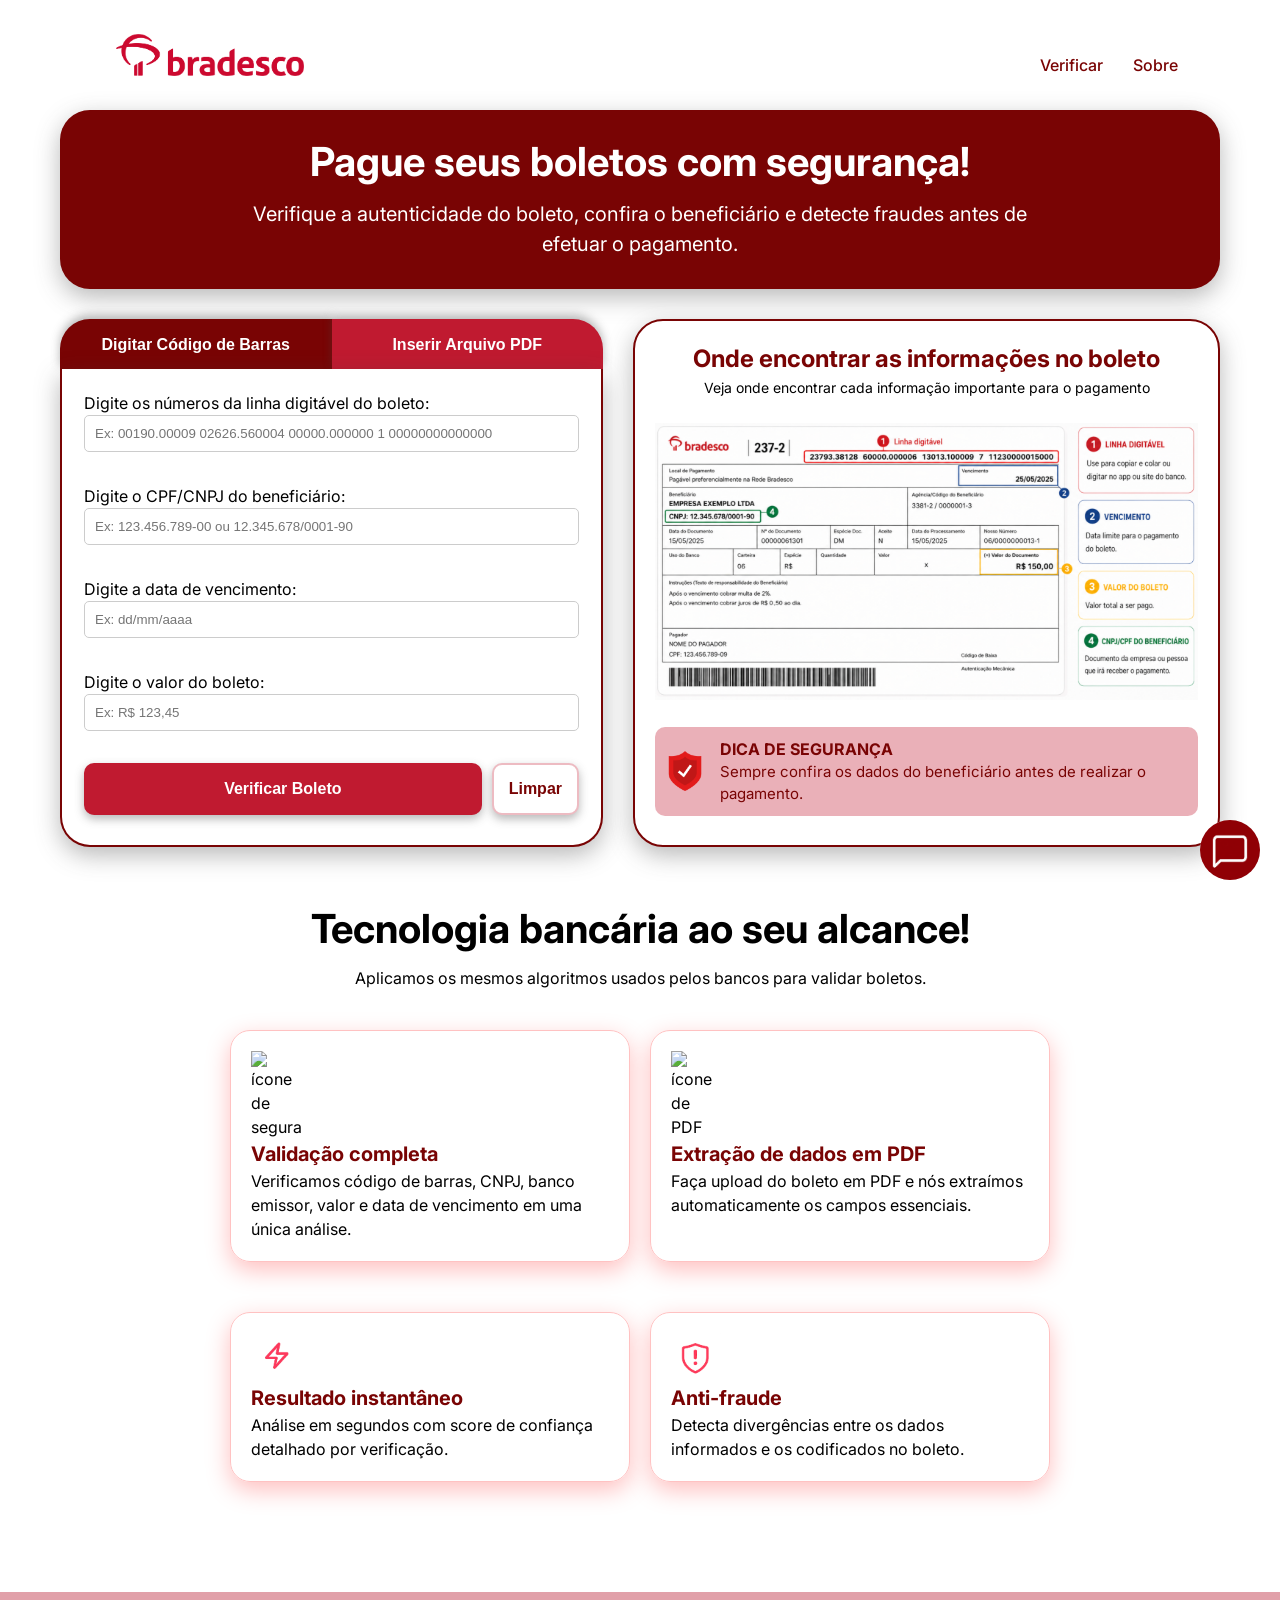
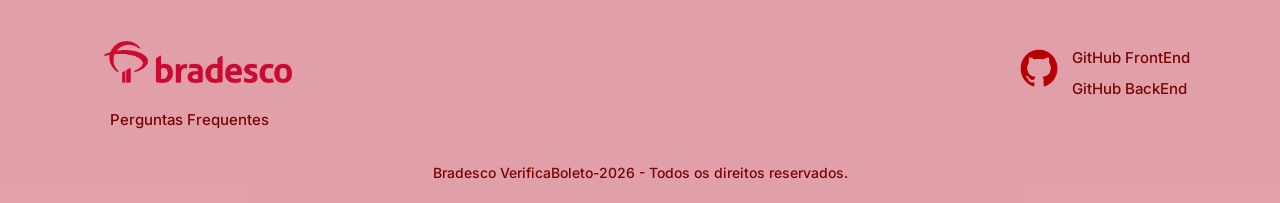
==== commit f3f3f8b1: "Pequenas modificações ARIA" ====
--- a/index.html
+++ b/index.html
@@ -43,8 +43,8 @@
 
             <div class="botoes">
 
-                    <button class="btn ativo" onclick="mostrarCodigo(this)">Digitar Código de Barras</button>
-                    <button class="btn" onclick="mostrarPdf(this)">Inserir Arquivo PDF</button>
+                <button class="btn ativo" onclick="mostrarCodigo(this)" aria-label="Digitar código de barras">Digitar Código de Barras</button>
+                <button class="btn" onclick="mostrarPdf(this)" aria-label="Inserir arquivo pdf do boleto">Inserir Arquivo PDF</button>
                     
             </div>
 
@@ -62,7 +62,7 @@
                         />
                     </div>
                     
-                <div class="mensagem-erro" id="erroCodigo"></div>
+                <div class="mensagem-erro" id="erroCodigo" aria-live="polite"></div>
 
 
             <label for="cpfCnpj">Digite o CPF/CNPJ do beneficiário:</label>
@@ -71,7 +71,7 @@
                 id="cpfCnpj"
                 placeholder="Ex: 123.456.789-00 ou 12.345.678/0001-90"  
             />            
-            <div class="mensagem-erro" id="erroCpf"></div>
+            <div class="mensagem-erro" id="erroCpf" aria-live="polite"></div>
 
             <label for="vencimento">Digite a data de vencimento:</label>
             <input 
@@ -79,16 +79,15 @@
                 id="vencimento"
                 placeholder="Ex: dd/mm/aaaa" 
             />
-            <div class="mensagem-erro" id="erroVencimento"></div>
+            <div class="mensagem-erro" id="erroVencimento" aria-live="polite"></div>
 
             <label for="valorBoletoInput">Digite o valor do boleto:</label>
             <input 
                 type="text" 
                 id="valorBoletoInput"
                 placeholder="Ex: R$ 123,45" 
-            />
-            
-            <div class="mensagem-erro" id="erroValor"></div>
+            /> 
+            <div class="mensagem-erro" id="erroValor" aria-live="polite"></div>
                     
                     <div style="display:flex; gap:10px;">
                         <button class="btn-verificar" onclick="verificar()">Verificar Boleto</button>
@@ -102,7 +101,7 @@
                     <label for="fileInput" class="box-upload">
                         
                         <img src="./imagens/icone-upload.png" alt="Icone de upload" id="icone-upload">
-                        <input type="file" id="fileInput" hidden>
+                        <input type="file" id="fileInput" hidden aria-label="Selecionar arquivo pdf">
 
                         <p>Clique para inserir o arquivo PDF</p>
 
@@ -230,9 +229,7 @@
                         </div>
                     </a>                    
 
-                    <a href="faq.html" class="link-faq">
-                        Perguntas Frequentes
-                    </a>
+                    <a href="faq.html" class="link-faq" style="padding-left: 20px">Perguntas Frequentes</a>
 
                 </div>
 
@@ -267,15 +264,15 @@
         </footer>
 
     <button id="btnChatbot" aria-label="Abrir Chat de Dúvidas">
-        <img src="/imagens/icone-chat.PNG" alt="Abrir Chat de Dúvidas" id="icone-chat" aria-label="Abrir Chat de Dúvidas">
+        <img src="/imagens/icone-chat.PNG" alt="" id="icone-chat">
     </button>
 
     <div id="overlay"></div>
     <div id="painelChat">
         <div class="topo-chat">
             <h3>Chat de Dúvidas</h3>
-            <button id="btn-sair" onclick="fecharChat()">
-                <img src="/imagens/icone-sair.PNG" alt="Fechar chat" id="icone-sair" aria-label="Fechar Chat de Dúvidas">
+            <button id="btn-sair" onclick="fecharChat()" aria-label="Fechar Chat de Dúvidas">
+                <img src="/imagens/icone-sair.PNG" alt="" id="icone-sair" >
             </button>
         </div>
 
@@ -285,34 +282,21 @@
                 <strong>Assistente Virtual</strong>
 
                 <div class="mensagem">
-                    <p> Olá! Tudo bem? Sou o assistente virtual do verifica boleto! 
-                        Estou aqui para tirar dúvidas sobre boletos e te ajudar a não cair em um golpe. 
-                        Como posso ajudar?
+                    <p> Olá! Esse é o Chat para tirar dúvidas sobre boletos bancários e sobre o resultado da verificação!
+                        Digite sua dúvida e nosso ChatBot irá te ajudar!
                     </p>
                 </div>
                 
             </div>
 
-            <div class="mensagem-usuario">
-                    <p>Quais informações eu preciso para verificar um boleto?</p>
-            </div>
-
-            <div class="mensagens-chatbot">
-                <strong>Assistente Virtual</strong>
-                    <div class="mensagem">
-                        <p> Para verificar um boleto, você precisa informar a linha digitável, 
-                            o CPF/CNPJ do beneficiário, a data de vencimento e o valor do boleto. 
-                            Com essas informações, podemos analisar a autenticidade do boleto e detectar possíveis fraudes.</p>
-                    </div>
-            </div>
         </div>
 
             <div id="input-chat">
                 
-                <input type="text" id="inputChat" placeholder="Digite sua dúvida aqui...">
+                <input type="text" id="inputChat" placeholder="Digite sua dúvida aqui..." aria-label="Digite sua dúvida">
 
                 <button id="btn-enviar" aria-label="Enviar mensagem" onclick="enviarPergunta()">
-                    <img src="/imagens/icone-enviar.PNG" alt="Enviar mensagem" id="icone-enviar" aria-label="Enviar mensagem">
+                    <img src="/imagens/icone-enviar.PNG" alt="" id="icone-enviar">
                 </button>
                                 
             </div>
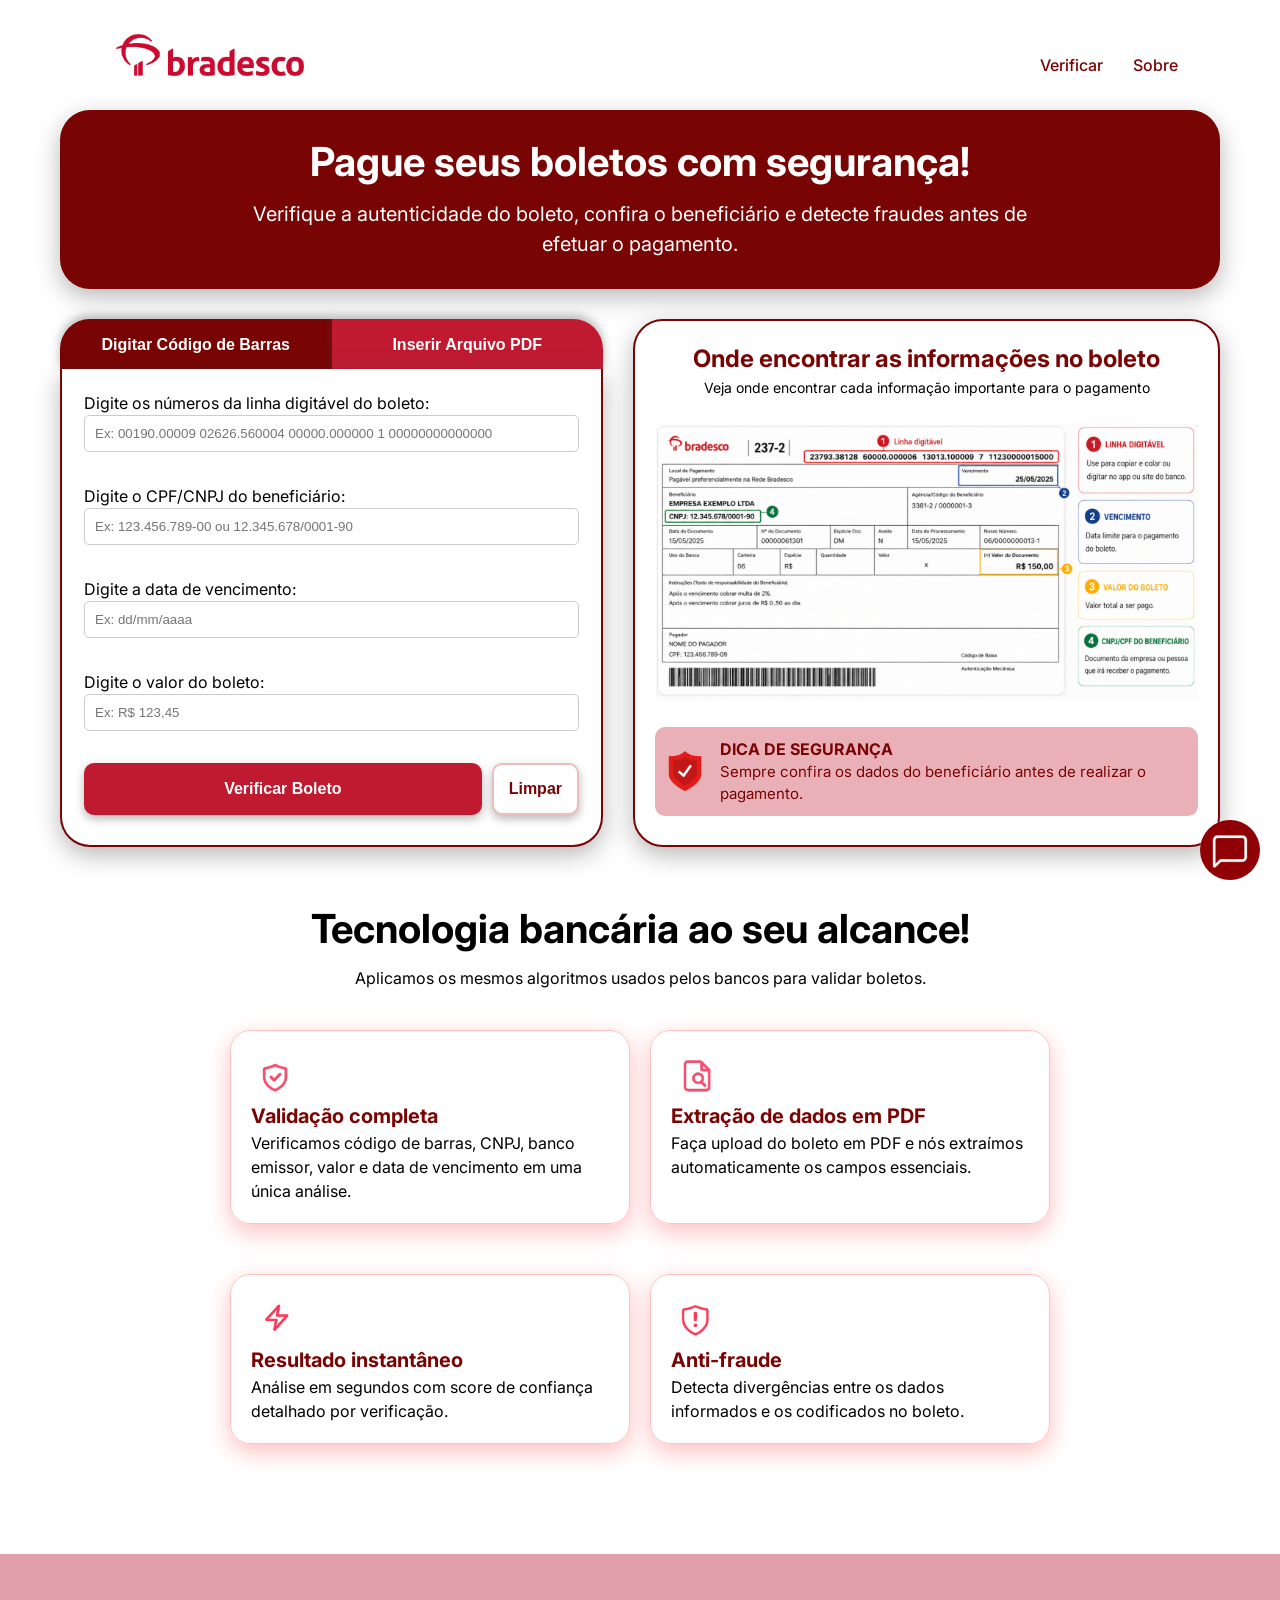
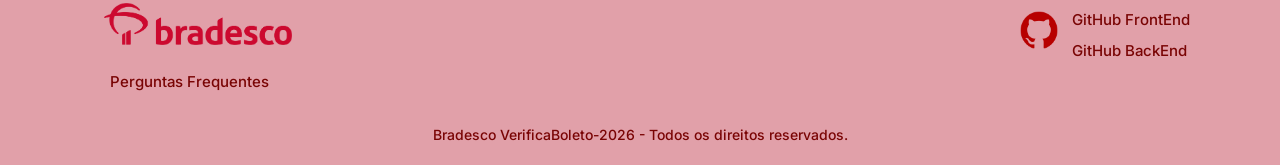
==== commit da020a82: "Correção erro de exibição de imagem" ====
--- a/index.html
+++ b/index.html
@@ -185,13 +185,13 @@
         <div class="container-cards">
 
             <div class="card">
-                <img src="./imagens/icone-card-seguranca.png" alt="ícone de segurança">
+                <img src="./imagens/icone-card-seguranca.PNG" alt="ícone de segurança">
                 <h4>Validação completa</h4>
                 <p>Verificamos código de barras, CNPJ, banco emissor, valor e data de vencimento em uma única análise.</p>
             </div>
 
             <div class="card">
-                <img src="./imagens/icone-card-pdf.png" alt="ícone de PDF">
+                <img src="./imagens/icone-card-pdf.PNG" alt="ícone de PDF">
                 <h4>Extração de dados em PDF</h4>
                 <p>Faça upload do boleto em PDF e nós extraímos automaticamente os campos essenciais.</p>
             </div>
@@ -264,7 +264,7 @@
         </footer>
 
     <button id="btnChatbot" aria-label="Abrir Chat de Dúvidas">
-        <img src="/imagens/icone-chat.PNG" alt="" id="icone-chat">
+        <img src="./imagens/icone-chat.PNG" alt="" id="icone-chat">
     </button>
 
     <div id="overlay"></div>
@@ -272,7 +272,7 @@
         <div class="topo-chat">
             <h3>Chat de Dúvidas</h3>
             <button id="btn-sair" onclick="fecharChat()" aria-label="Fechar Chat de Dúvidas">
-                <img src="/imagens/icone-sair.PNG" alt="" id="icone-sair" >
+                <img src="./imagens/icone-sair.PNG" alt="" id="icone-sair" >
             </button>
         </div>
 
@@ -296,7 +296,7 @@
                 <input type="text" id="inputChat" placeholder="Digite sua dúvida aqui..." aria-label="Digite sua dúvida">
 
                 <button id="btn-enviar" aria-label="Enviar mensagem" onclick="enviarPergunta()">
-                    <img src="/imagens/icone-enviar.PNG" alt="" id="icone-enviar">
+                    <img src="./imagens/icone-enviar.PNG" alt="" id="icone-enviar">
                 </button>
                                 
             </div>
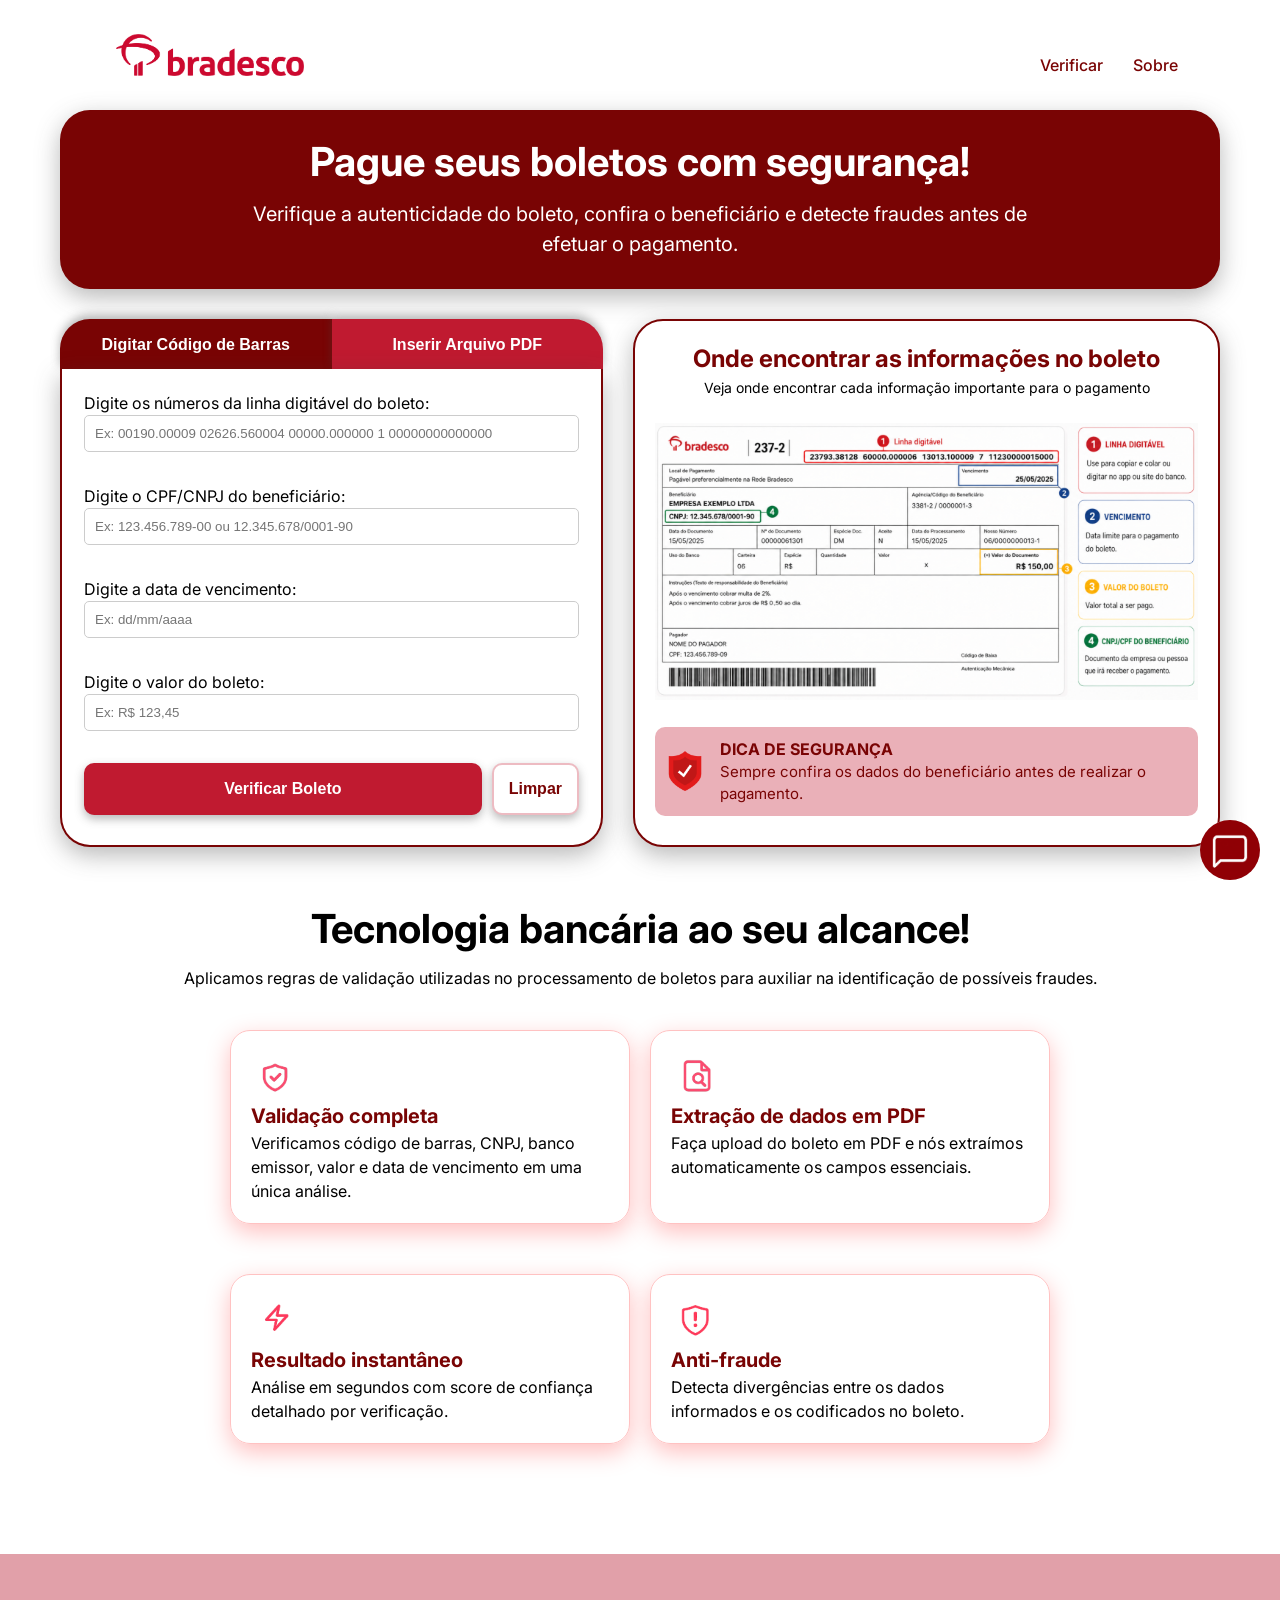
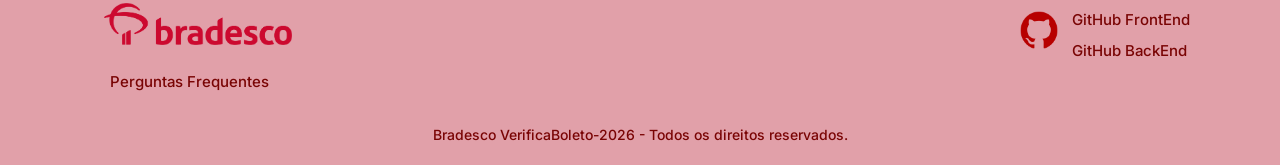
==== commit 95d16426: "correções" ====
--- a/index.html
+++ b/index.html
@@ -144,14 +144,14 @@
 
                     </div>
 
-                    <button class="btn-verificar" onclick="verificarPdf(event)">Verificar Boleto</button>
+                    <button class="btn-verificar" onclick="verificarPdf(event)" aria-live="polite">Verificar Boleto</button>
 
                 </div>
             </div>
             
         </section>
 
-        <aside id="painelResultado" role="status" aria-live="polite">
+        <aside id="painelResultado" role="status" aria-live="polite" tabindex="-1">
 
             <h3>Onde encontrar as informações no boleto</h3>
             <p>Veja onde encontrar cada informação importante para o pagamento</p>
@@ -179,7 +179,7 @@
         
         <div>
             <h2>Tecnologia bancária ao seu alcance!</h2>
-            <p>Aplicamos os mesmos algoritmos usados pelos bancos para validar boletos.</p>   
+            <p>Aplicamos regras de validação utilizadas no processamento de boletos para auxiliar na identificação de possíveis fraudes.</p>   
         </div>
 
         <div class="container-cards">
--- a/css/style.css
+++ b/css/style.css
@@ -32,9 +32,6 @@
         font-family: 'Inter', system-ui, -apple-system, sans-serif;
         line-height: 1.5;
         -webkit-font-smoothing: antialiased;
-        color: rgb(121, 4, 4);
-
-        text-decoration: none;
         transition: all 0.3s ease; /* suaviza a mudança */
         display: inline-block;   
     }
@@ -73,7 +70,6 @@
     padding: 0 20px;
 }
 
-
 .banner {
     width: 100%;         /* ocupa toda a largura do container */
     margin: 0;           /* não centraliza sozinho */
@@ -110,8 +106,7 @@
     margin-left: 0;      /* alinha à esquerda do container */
 }
 
-#verificar {
-    
+#verificar {  
     border-width: 2px;
     width: 100%;
     
@@ -130,14 +125,12 @@
     width: 100%;
 }
 
-.botoes,
 #verificar {
     width: 100%;
 }
 
 .botoes button {
     padding: 15px;
-
     border: 2px solid #c01a30;
     background-color: #c01a30;
     color: white;
@@ -147,7 +140,6 @@
     font-size: 16px;
     cursor: pointer;
     transition: 0.3s;
-   
     box-shadow:  0 -4px 10px #46464662;
     
 }
@@ -178,7 +170,6 @@
     border-top-right-radius: 30px;
 }
 
-
 #verificar input {
     width: 100%;
     padding: 10px;
@@ -200,7 +191,6 @@
 
 .btn-verificar{
     padding: 15px;
-
     border: 2px solid #c01a30;
     background-color: #c01a30;
     color: white;
@@ -227,7 +217,6 @@
 
 #conteudo-pdf {
     text-align: left;
-
     display: flex;
     flex-direction: column;
     align-items: center;
@@ -443,21 +432,16 @@
 
 footer{
     background-color: rgba(182, 21, 42, 0.404);
-
     margin-top: 80px;
-
     padding: 35px 20px 20px;
 }
 
 .footer-top{
     max-width: 1100px;
-
     margin: 0 auto;
-
     display: flex;
     justify-content: space-between;
     align-items: flex-start;
-
     gap: 40px;
 }
 
@@ -481,19 +465,15 @@
 .link-faq,
 .link-git{
     color: rgb(121, 4, 4);
-
     text-decoration: none;
-
     font-size: 15px;
     font-weight: 500;
-
-    transition: 0.2s;
+    transition: 0.2s; 
 }
 
 .link-faq:hover,
 .link-git:hover{
     color: rgb(241, 19, 56);
-
     transform: translateX(2px);
 }
 
@@ -517,11 +497,8 @@
 
 .direitos{
     text-align: center;
-
     margin-top: 30px;
-
     color: rgb(121, 4, 4);
-
     font-size: 14px;
     font-weight: 500;
 }
@@ -537,11 +514,8 @@
 
     .footer-top{
         flex-direction: column;
-
         align-items: center;
-
         text-align: center;
-
         gap: 35px;
     }
 
@@ -551,7 +525,6 @@
 
     .footer-direita{
         flex-direction: column;
-
         align-items: center;
     }
 
@@ -569,9 +542,7 @@
 
     .direitos{
         margin-top: 35px;
-
         font-size: 13px;
-
         line-height: 1.5;
     }
 }
@@ -583,7 +554,6 @@
     color: white;
     cursor: pointer;
     font-weight: 600;
-    
     padding-top: 10px;
 }
 
@@ -659,9 +629,7 @@
 
     border: 1px solid #ccc;
     border-radius: 10px;
-
     box-sizing: border-box;
-
     display: flex;
     align-items: center;
     gap: 10px;
@@ -678,6 +646,7 @@
     border-radius: 10px;
     background-color:rgba(182,21,42,0.08);
     margin-bottom: 2px;
+
 }
 
 .resultadoItem p{
@@ -838,16 +807,6 @@
     justify-content: right;
     align-items: left;
     margin-right: 10px;
-}
-
-.link-git{   
-    color: rgb(121, 4, 4); 
-    text-decoration: none;
-}
-
-.link-git:hover {
-    color: rgb(241, 19, 56); 
-    transform: scale(1.05); 
 }
 
 .btn-limpar,
@@ -864,9 +823,21 @@
    
     box-shadow:  0 4px 10px #46464662; 
     display: flex;
-    
     justify-content: center;
     border-radius: 10px;
+}
+
+.btn-chat{
+    width: 100%;
+    height: 100%;
+
+    display: flex;
+    align-items: center;
+    justify-content:center;
+    margin-top: 10px;
+
+    text-align: center;
+    padding: 13px;
 }
 
 
@@ -889,7 +860,6 @@
     padding: 12px;
     cursor: pointer;
     font-weight: bold;
-
     display: flex;
     align-items: center;
     justify-content: center;
@@ -916,18 +886,6 @@
     margin-bottom: 20px;
 }
 
-.score{
-    flex: 1.2;
-    display: flex;
-    align-items: center;
-    gap: 12px;
-
-    padding: 10px;
-    border: 2px solid #c25664ab;
-    border-radius: 10px;
-    background-color:rgba(182,21,42,0.08);
-}
-
 .scoreChat{
     display: flex;
     gap: 12px;
@@ -959,7 +917,6 @@
     height: 40px;
     margin-top: 9px;
     flex-shrink:0;
-
     align-self: flex-start;
 }
 
@@ -975,30 +932,6 @@
     display: flex;
 }
 
-.btn-chat{
-    width: 100%;
-    height: 100%;
-
-    border: 2px solid #c01a304b;
-    border-radius: 10px;
-    background:white;
-
-    font-size: 16px;
-    font-weight: 600;
-
-    color: rgb(121,4,4);
-    cursor: pointer;
-
-    display: flex;
-    align-items: center;
-    justify-content:center;
-    margin-top: 10px;
-
-    text-align: center;
-    padding: 13px;
-    box-shadow: 0 4px 10px #46464662;
-}
-
 .texto-score strong,
 .texto-score span{
     line-height: 1.2;
@@ -1059,10 +992,23 @@
     gap: 10px;
 }
 
-.linha-razao-social span{
-    max-width: 350px;
-    white-space: nowrap;
-    overflow: hidden;
-    text-overflow: ellipsis;
-}
-
+@media (max-width: 768px){
+
+    .linha-razao-social {
+        flex-direction: column;
+        align-items: flex-start;
+        gap: 4px;
+    }
+
+    .linha-razao-social span{
+        max-width: 100%;
+        white-space: normal;
+        overflow: visible;
+        text-overflow: unset;
+    }
+
+}
+
+#painelResultado:focus {
+    outline: none;
+}
--- a/css/style-chat.css
+++ b/css/style-chat.css
@@ -47,27 +47,25 @@
     top: 0;
     right: -400px;
 
-    width: 380px;
+    width: 100%;
+    max-width: 380px;
     height: 100vh;
+    height: 100dvh;
     background: white;
     box-shadow: -5px 0 20px rgba(0,0,0,.2);
-    transition: 0.3s ease;
+    /*transition: 0.3s ease; */
     z-index: 9999;
 
     display: flex;
     flex-direction: column;
 
     box-shadow:-10px 0 30px rgba(0,0,0,0.15);
+    transform: translateX(100%);
+    transition: transform .35s ease;
 }
 
 #painelChat.ativo {
     right: 0;
-}
-
-#painelChat {
-    position: fixed;
-    transform: translateX(100%);
-    transition: transform .35s ease;
 }
 
 #painelChat.ativo {
@@ -80,7 +78,6 @@
 
     display: flex;
     flex-direction: column;
-    height: calc(100% - 60px);
     overflow-y: auto;
     padding-bottom: 15px;
 }
@@ -161,6 +158,9 @@
     border-top: 1px solid #eee;
     background: white;
     
+    position: sticky;
+    bottom: 0;
+    z-index: 10;
 }
 
 #inputChat{
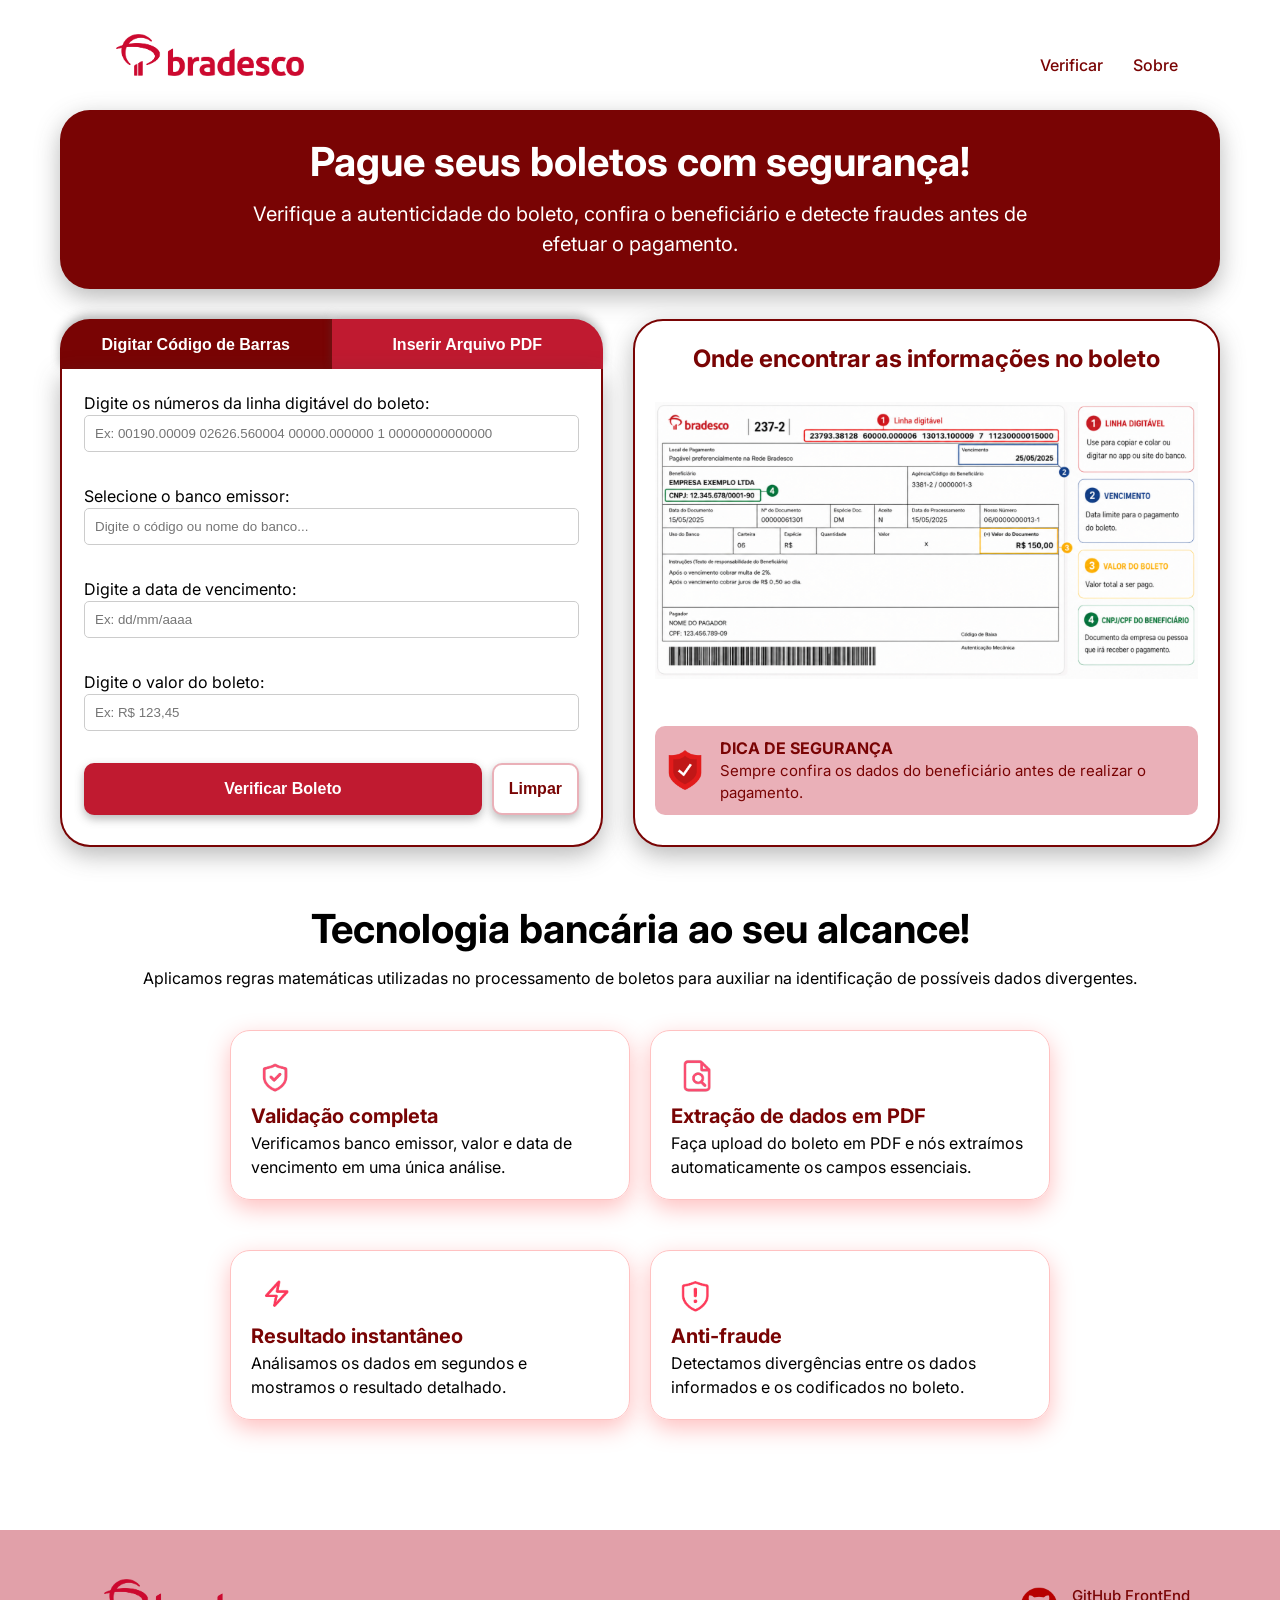
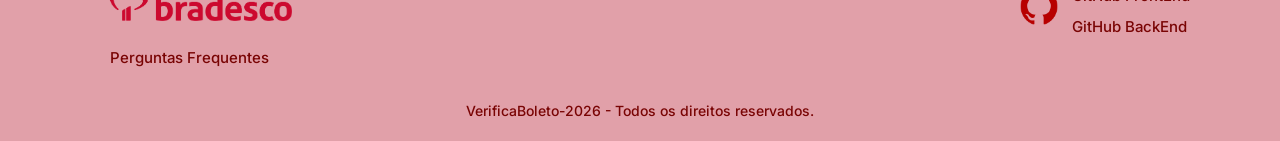
==== commit 2b40b45e: "feat: reformula interface do usuário, implementa autocomplete de bancos e modulariza código" ====
--- a/index.html
+++ b/index.html
@@ -3,13 +3,18 @@
 <head>
     <meta charset="UTF-8">
     <meta name="viewport" content="width=device-width, initial-scale=1.0">
-    <title>Verifica Boleto</title>
+    <title>BoletoVerify</title>
 
     <link rel="preconnect" href="https://fonts.googleapis.com" />
     <link rel="preconnect" href="https://fonts.gstatic.com" crossorigin />
     <link href="https://fonts.googleapis.com/css2?family=Inter:wght@400;500;600;700;800;900&display=swap" rel="stylesheet" />
-    <link rel="stylesheet" href="css/style.css">
-    <link rel="stylesheet" href="css/style-chat.css">
+
+    <!-- estilo -->
+    <link rel="stylesheet" href="css/base.css">
+    <link rel="stylesheet" href="css/layout.css">
+    <link rel="stylesheet" href="css/componentes.css">
+    <link rel="stylesheet" href="css/verificacao.css">
+    <link rel="stylesheet" href="css/formulario.css">
 
     <link rel="icon" type="image/png" href="./imagens/favicon-bradesco.png">
 
@@ -64,14 +69,32 @@
                     
                 <div class="mensagem-erro" id="erroCodigo" aria-live="polite"></div>
 
-
-            <label for="cpfCnpj">Digite o CPF/CNPJ do beneficiário:</label>
-            <input 
-                type="text" 
-                id="cpfCnpj"
-                placeholder="Ex: 123.456.789-00 ou 12.345.678/0001-90"  
-            />            
-            <div class="mensagem-erro" id="erroCpf" aria-live="polite"></div>
+            <!--
+            <label for="codigoBanco">Selecione o banco emissor: </label>
+            <input type="text" id="codigoBanco" placeholder="Digite o código ou nome do banco..." autocomplete="off">
+
+            <div class="mensagem-erro" id="erroBanco" aria-live="polite"></div>
+
+            -->
+
+                    <label for="buscaBanco">Selecione o banco emissor:</label>
+
+                    <!-- Container para controlar o posicionamento da lista suspensa -->
+                    <div class="campo-autocomplete">
+                        <input
+                                type="text"
+                                id="buscaBanco"
+                                placeholder="Digite o código ou nome do banco..."
+                                autocomplete="off"
+                        >
+
+                        <!-- Campo oculto para armazenar apenas o código do banco selecionado (ex: "341") -->
+                        <input type="hidden" id="codigoBanco" name="codigoBanco">
+
+                        <!-- Lista suspensa que aparecerá automaticamente ao digitar -->
+                        <ul id="listaSugestoes" class="lista-sugestoes"></ul>
+                    </div>
+                    <span id="erroBanco" class="mensagem-erro"></span>
 
             <label for="vencimento">Digite a data de vencimento:</label>
             <input 
@@ -79,7 +102,7 @@
                 id="vencimento"
                 placeholder="Ex: dd/mm/aaaa" 
             />
-            <div class="mensagem-erro" id="erroVencimento" aria-live="polite"></div>
+                    <div class="mensagem-erro" id="erroVencimento" aria-live="polite"></div>
 
             <label for="valorBoletoInput">Digite o valor do boleto:</label>
             <input 
@@ -118,28 +141,24 @@
                         
                     </label>        
                     
-                    <h3 style="margin-top: 4px;">Dados extraídos:</h3>
+                    <h3 style=" margin-top: 4px">Dados extraídos:</h3>
 
                     <div id="resultadoLista" style="display:block;">
 
                         <div class="linhaResultadoExtraido">
                             <strong>Linha digitável:</strong>
-                            <span id="linhaDigitavel"></span>
+                            <span id="linhaDigitavel">Ex: 00190.00009 02626.560004 00000.000000 1 00000000000000</span>
                         </div>
 
-                        <div class="linhaResultadoExtraido">
-                            <strong>Valor:</strong>
-                            <span id="valorBoletoResultado"></span>
+
+                        <div class="linhaValorExtraido">
+                            <strong>Quantidade de valores encontrados:</strong>
+                            <span id="valorBoletoResultado">Ex: 20</span>
                         </div>
 
-                        <div class="linhaResultadoExtraido">
-                            <strong>Vencimento:</strong>
-                            <span id="vencimentoResultado"></span>
-                        </div>
-
-                        <div class="linhaResultadoExtraido">
-                            <strong>CNPJ Beneficiário:</strong>
-                            <span id="cnpj"></span>
+                        <div class="linhaValorExtraido">
+                            <strong>Quantidade de datas encontradas:</strong>
+                            <span id="vencimentoResultado">Ex: 20</span>
                         </div>
 
                     </div>
@@ -151,11 +170,11 @@
             
         </section>
 
-        <aside id="painelResultado" role="status" aria-live="polite" tabindex="-1">
+        <aside id="painelResultado" role="search" aria-live="polite" tabindex="-1">
 
             <h3>Onde encontrar as informações no boleto</h3>
-            <p>Veja onde encontrar cada informação importante para o pagamento</p>
-                       
+            <!--<p style="font-size: 18px">Confira onde encontrar cada informação</p> -->
+
             <img src="./imagens/banner-informacoes.png" alt="Exemplo mostrando onde encontrar as informações no boleto">           
 
             <div class="dica">   
@@ -179,7 +198,7 @@
         
         <div>
             <h2>Tecnologia bancária ao seu alcance!</h2>
-            <p>Aplicamos regras de validação utilizadas no processamento de boletos para auxiliar na identificação de possíveis fraudes.</p>   
+            <p>Aplicamos regras matemáticas utilizadas no processamento de boletos para auxiliar na identificação de possíveis dados divergentes.</p>
         </div>
 
         <div class="container-cards">
@@ -187,7 +206,7 @@
             <div class="card">
                 <img src="./imagens/icone-card-seguranca.PNG" alt="ícone de segurança">
                 <h4>Validação completa</h4>
-                <p>Verificamos código de barras, CNPJ, banco emissor, valor e data de vencimento em uma única análise.</p>
+                <p>Verificamos banco emissor, valor e data de vencimento em uma única análise.</p>
             </div>
 
             <div class="card">
@@ -199,7 +218,7 @@
             <div class="card">
                 <img src="./imagens/icone-card-raio.png" alt="ícone de raio">
                 <h4>Resultado instantâneo</h4>
-                <p>Análise em segundos com score de confiança detalhado por verificação.</p>
+                <p>Análisamos os dados em segundos e mostramos o resultado detalhado.</p>
             </div>
 
             <div class="card">
@@ -207,7 +226,7 @@
                 <img src="./imagens/icone-card-fraude.png" alt="ícone de fraude">
                 
                 <h4>Anti-fraude</h4>
-                <p>Detecta divergências entre os dados informados e os codificados no boleto.</p>
+                <p>Detectamos divergências entre os dados informados e os codificados no boleto.</p>
             </div>
 
         </div>
@@ -224,7 +243,7 @@
                     
                     <a href="#inicio" aria-label="Ir para o início da página" style="text-decoration: none;">
                         <div class="logo">
-                            <img src="./imagens/icone-bradesco.png" alt="Ícone Bradesco" id="icone-logo" style="height: 70px;">
+                            <img src="./imagens/icone-bradesco.png" alt="Ícone Bradesco" class="icone-logo" style="height: 70px;">
                             <!--<h1>Verifica Boleto</h1>-->
                         </div>
                     </a>                    
@@ -246,7 +265,7 @@
                             GitHub FrontEnd
                         </a>
 
-                        <a href="https://github.com/geooogab/VerificaBoleto"
+                        <a href="https://github.com/lopes-thais/VerificaBoleto"
                         class="link-git">
                             GitHub BackEnd
                         </a>
@@ -258,11 +277,12 @@
             </div>
 
             <p class="direitos">
-                Bradesco VerificaBoleto-2026 - Todos os direitos reservados.
+                VerificaBoleto-2026 - Todos os direitos reservados.
             </p>
 
         </footer>
 
+    <!-- área Chat
     <button id="btnChatbot" aria-label="Abrir Chat de Dúvidas">
         <img src="./imagens/icone-chat.PNG" alt="" id="icone-chat">
     </button>
@@ -302,7 +322,15 @@
             </div>
     </div>
 
-        <script src="script/script.js"></script>
-        <script src="script/script-chat.js"></script>
+    -->
+
+    <script src="script/api.js"></script>
+    <script src="script/mascaras.js"></script>
+    <script src="script/ui.js"></script>
+    <script src="script/upload-pdf.js"></script>
+    <script src="script/resultado.js"></script>
+    <script src="script/verificacao-manual.js"></script>
+    <script src="script/verificacao-pdf.js"></script>
+
 </body>
 </html>
--- a/css/base.css
+++ b/css/base.css
@@ -0,0 +1,36 @@
+/* VARIÁVEIS GLOBAIS*/
+:root {
+    --cor-primaria: rgb(121, 4, 4);
+    --cor-primaria-clara: #c01a30;
+    --cor-hover: #D21438;
+    --cor-sombra: #46464662;
+    --cor-sombra-vermelha: rgba(182, 21, 42, 0.404);
+    --cor-fundo-suave: rgba(182, 21, 42, 0.08);
+    --cor-borda-suave: #c01a3057;
+
+    --fonte-principal: 'Inter', system-ui, -apple-system, sans-serif;
+}
+
+/* RESET */
+* {
+    margin: 0;
+    padding: 0;
+    box-sizing: border-box;
+}
+
+body {
+    font-family: var(--fonte-principal);
+    line-height: 1.5;
+    -webkit-font-smoothing: antialiased;
+    background-color: rgb(255, 255, 255);
+    margin: 0;
+    padding: 0;
+}
+
+/* TIPOGRAFIA GLOBAL */
+h1 {
+    font-size: 24px;
+    font-weight: 900;
+    color: var(--cor-primaria);
+    padding-top: 20px;
+}
--- a/css/layout.css
+++ b/css/layout.css
@@ -0,0 +1,218 @@
+/* HEADER */
+header {
+    display: flex;
+    justify-content: space-between;
+    align-items: center;
+    padding: 20px 8%;
+}
+
+.logo {
+    display: flex;
+    align-items: center;
+    gap: 10px;
+}
+
+nav {
+    display: none; /* Esconde no mobile */
+    padding-top: 20px;
+}
+
+@media (min-width: 768px) {
+    nav {
+        display: flex;
+    }
+
+    nav a {
+        color: var(--cor-primaria);
+        text-decoration: none;
+        margin-left: 30px;
+        font-weight: 500;
+        font-family: var(--fonte-principal);
+        line-height: 1.5;
+        -webkit-font-smoothing: antialiased;
+        transition: all 0.3s ease;
+        display: inline-block;
+    }
+
+    nav a:hover {
+        color: var(--cor-hover);
+        transform: scale(1.1);
+    }
+}
+
+/* main / section / aside */
+main {
+    max-width: 1200px;
+    margin: 0 auto;
+    padding: 0 20px;
+}
+
+.conteudo {
+    display: flex;
+    gap: 30px;
+    align-items: stretch;
+    width: 100%;
+    margin-bottom: 30px;
+}
+
+section {
+    flex: 4;
+    margin-top: 30px;
+    display: flex;
+    flex-direction: column;
+}
+
+aside {
+    flex: 4;
+    display: flex;
+    flex-direction: column;
+    margin-top: 30px;
+    border: 2px solid var(--cor-primaria);
+    border-radius: 30px;
+    background-color: #fff;
+    box-shadow: 0 8px 25px var(--cor-sombra);
+    overflow: hidden;
+    padding: 20px 20px 10px;
+}
+
+aside h3 {
+    color: var(--cor-primaria);
+    font-size: 24px;
+    text-align: center;
+}
+
+aside p {
+    text-align: center;
+    font-size: 14px;
+}
+
+aside > img {
+    margin-top: 25px;
+    margin-bottom: 27px;
+}
+
+@media (max-width: 992px) {
+    .conteudo {
+        flex-direction: column;
+    }
+
+    section,
+    aside {
+        max-width: 992px;
+    }
+}
+
+/* FOOTER */
+footer {
+    background-color: var(--cor-sombra-vermelha);
+    margin-top: 80px;
+    padding: 35px 20px 20px;
+}
+
+.footer-top {
+    max-width: 1100px;
+    margin: 0 auto;
+    display: flex;
+    justify-content: space-between;
+    align-items: flex-start;
+    gap: 40px;
+}
+
+.footer-esquerda {
+    display: flex;
+    flex-direction: column;
+    gap: 12px;
+}
+
+.logo-footer {
+    text-decoration: none;
+    width: fit-content;
+}
+
+.logo-footer h1 {
+    color: var(--cor-primaria);
+    font-size: 26px;
+    font-weight: 900;
+}
+
+.link-faq,
+.link-git {
+    color: var(--cor-primaria);
+    text-decoration: none;
+    font-size: 15px;
+    font-weight: 500;
+    transition: 0.2s;
+}
+
+.link-faq:hover,
+.link-git:hover {
+    color: var(--cor-hover);
+    transform: translateX(2px);
+}
+
+.footer-direita {
+    display: flex;
+    align-items: flex-start;
+    gap: 12px;
+    padding-top: 20px;
+}
+
+.footer-direita img {
+    width: 42px;
+    flex-shrink: 0;
+}
+
+.links-github {
+    display: flex;
+    flex-direction: column;
+    gap: 8px;
+}
+
+.direitos {
+    text-align: center;
+    margin-top: 30px;
+    color: var(--cor-primaria);
+    font-size: 14px;
+    font-weight: 500;
+}
+
+/* MOBILE */
+@media (max-width: 768px) {
+    footer {
+        padding: 30px 18px 20px;
+    }
+
+    .footer-top {
+        flex-direction: column;
+        align-items: center;
+        text-align: center;
+        gap: 35px;
+    }
+
+    .footer-esquerda {
+        align-items: center;
+    }
+
+    .footer-direita {
+        flex-direction: column;
+        align-items: center;
+    }
+
+    .links-github {
+        align-items: center;
+    }
+
+    .logo-footer h1 {
+        font-size: 24px;
+    }
+
+    .footer-direita img {
+        width: 38px;
+    }
+
+    .direitos {
+        margin-top: 35px;
+        font-size: 13px;
+        line-height: 1.5;
+    }
+}
--- a/css/componentes.css
+++ b/css/componentes.css
@@ -0,0 +1,351 @@
+/* BOTÕES */
+.botoes {
+    display: flex;
+    width: 100%;
+}
+
+.botoes button {
+    padding: 15px;
+    border: 2px solid var(--cor-primaria-clara);
+    background-color: var(--cor-primaria-clara);
+    color: white;
+    flex: 1;
+    border-bottom: none;
+    font-weight: 600;
+    font-size: 16px;
+    cursor: pointer;
+    transition: 0.3s;
+    box-shadow: 0 -4px 10px var(--cor-sombra);
+}
+
+.botoes:hover button:not(:hover) {
+    background-color: var(--cor-primaria);
+    border-color: var(--cor-primaria);
+    color: white;
+}
+
+.botoes button.ativo {
+    background-color: var(--cor-primaria);
+    color: white;
+    border-color: var(--cor-primaria);
+}
+
+.botoes button:hover {
+    background-color: var(--cor-hover);
+    color: white;
+    border-color: var(--cor-hover);
+}
+
+.botoes button:first-child {
+    border-top-left-radius: 30px;
+}
+
+.botoes button:last-child {
+    border-top-right-radius: 30px;
+}
+
+.btn-verificar {
+    padding: 15px;
+    border: 2px solid var(--cor-primaria-clara);
+    background-color: var(--cor-primaria-clara);
+    color: white;
+    flex: 1;
+    font-weight: 600;
+    font-size: 16px;
+    cursor: pointer;
+    transition: 0.3s;
+    box-shadow: 0 4px 10px var(--cor-sombra);
+    display: flex;
+    width: 100%;
+    justify-content: center;
+    border-radius: 10px;
+}
+
+.btn-verificar:hover {
+    border-color: var(--cor-primaria-clara);
+    box-shadow: 0 0 5px var(--cor-sombra-vermelha);
+    transform: scale(1.01);
+}
+
+.btn-verificar:disabled {
+    background-color: #8f1b2e;
+    cursor: not-allowed;
+    opacity: 0.8;
+}
+
+.btn-limpar,
+.btn-chat {
+    padding: 15px;
+    border: 2px solid var(--cor-borda-suave);
+    background-color: #ffffff;
+    color: var(--cor-primaria);
+    font-weight: 600;
+    font-size: 16px;
+    cursor: pointer;
+    transition: 0.3s;
+    box-shadow: 0 4px 10px var(--cor-sombra);
+    display: flex;
+    justify-content: center;
+    border-radius: 10px;
+}
+
+.btn-limpar:hover,
+.btn-chat:hover {
+    border-color: var(--cor-primaria-clara);
+    box-shadow: 0 0 5px var(--cor-sombra-vermelha);
+    transform: scale(1.01);
+}
+
+.btn-chat {
+    width: 100%;
+    height: 100%;
+    align-items: center;
+    text-align: center;
+    padding: 13px;
+    margin-top: 10px;
+}
+
+#btnSelecionar {
+    padding: 10px 20px 12px;
+    border: none;
+    border-radius: 10px;
+    background-color: var(--cor-primaria-clara);
+    color: white;
+    cursor: pointer;
+    font-weight: 600;
+}
+
+#btnSelecionar:hover {
+    background-color: var(--cor-primaria);
+}
+
+/* INPUTS */
+#verificar input {
+    width: 100%;
+    padding: 10px;
+    margin-bottom: 0;
+    border: 1px solid #ccc;
+    border-radius: 5px;
+}
+
+#verificar input:hover {
+    border-color: var(--cor-primaria-clara);
+    box-shadow: 0 0 5px rgba(182, 21, 42, 0.404);
+}
+
+input:focus {
+    border-color: var(--cor-primaria-clara);
+    box-shadow: 0 0 3px rgba(192, 26, 48, 0.2);
+    outline: none;
+}
+
+.mensagem-erro {
+    color: #ff4d4d;
+    font-size: 13px;
+    font-weight: 500;
+    height: 18px;
+    margin-top: 4px;
+    margin-bottom: 10px;
+}
+
+/* UPLOAD DE ARQUIVO */
+.box-upload {
+    display: flex;
+    width: 100%;
+    flex-direction: column;
+    align-items: center;
+    justify-content: center;
+    height: 123px;
+    transition: 0.3s;
+    border-radius: 10px;
+    border: 2px solid #c01a43b2;
+    padding-top: 5px;
+    box-shadow: 0 0 5px rgba(182, 21, 42, 0.404);
+    margin-bottom: 5px;
+}
+
+.box-upload:hover {
+    cursor: pointer;
+    transform: scale(1.01);
+}
+
+.box-upload p {
+    margin: 0;
+    font-size: 14px;
+    color: #555;
+}
+
+.info-arquivo {
+    position: relative;
+    display: flex;
+    align-items: center;
+    justify-content: center;
+    width: 100%;
+    margin-top: 0;
+}
+
+.info-arquivo p {
+    margin: 0;
+    font-size: 14px;
+    color: #555;
+    text-align: center;
+}
+
+.info-arquivo #nomeArquivo {
+    font-size: 14px;
+    color: #555;
+    text-align: center;
+    justify-content: center;
+}
+
+#nomeArquivo {
+    padding-top: 5px;
+    font-size: 18px;
+}
+
+.area-remover {
+    position: absolute;
+    right: 10px;
+    height: 30px;
+    display: flex;
+    align-items: center;
+    justify-content: center;
+}
+
+#btnRemover {
+    background: none;
+    border: none;
+    padding: 0;
+    visibility: hidden;
+}
+
+#btnRemover img {
+    cursor: pointer;
+    width: 28px;
+    transition: 0.2s;
+}
+
+#btnRemover:hover {
+    transform: scale(1.1);
+}
+
+#icone-upload {
+    width: 20px;
+    display: inline-block;
+}
+
+/* CARDS */
+.card {
+    max-width: 400px;
+    border: 1px solid #ffbebeec;
+    border-radius: 20px;
+    margin-top: 30px;
+    padding: 20px;
+    display: flex;
+    flex-direction: column;
+    align-items: flex-start;
+    text-align: left;
+    box-shadow: rgb(255, 191, 191) 0px 8px 25px;
+    transition: 0.3s;
+}
+
+.card:hover {
+    transform: scale(1.01);
+}
+
+.card h4 {
+    color: var(--cor-primaria);
+    font-size: 20px;
+    text-align: left;
+}
+
+.card p {
+    text-align: left;
+    font-size: 14px;
+}
+
+.container-cards {
+    display: flex;
+    gap: 20px;
+    margin-top: 10px;
+    flex-wrap: wrap;
+    justify-content: center;
+}
+
+.container-cards img {
+    width: 50px;
+}
+
+.dica {
+    display: flex;
+    align-items: center;
+    gap: 15px;
+    margin-bottom: 2px;
+    margin-top: 20px;
+    padding: 10px;
+
+    color: var(--cor-primaria);
+    background-color: #c01a3057;
+    border-radius: 10px;
+    text-align: left;
+}
+
+@media (max-width: 900px) {
+    .dica{
+        margin-bottom: 20px;
+    }
+}
+
+.dica h4 {
+    margin: 0;
+}
+
+.dica p {
+    text-align: left;
+    font-size: 15px;
+}
+
+.dica img {
+    width: 40px;
+    margin-top: 11px;
+    margin-bottom: 11px;
+}
+
+/* LOADING / SPINNER */
+.loading-btn {
+    display: flex;
+    align-items: center;
+    justify-content: center;
+    gap: 10px;
+}
+
+.spinner-btn {
+    width: 18px;
+    height: 18px;
+    border: 3px solid rgba(255, 255, 255, 0.4);
+    border-top: 3px solid white;
+    border-radius: 50%;
+    animation: girar 0.8s linear infinite;
+}
+
+@keyframes girar {
+    from {
+        transform: rotate(0deg);
+    }
+    to {
+        transform: rotate(360deg);
+    }
+}
+
+/* ESTADOS DE ITEM (ok / alerta / erro) */
+.item-ok {
+    background: #d4ffd4;
+}
+
+.item-alerta {
+    background: #fff3cd;
+}
+
+.item-erro {
+    background: #ffd6d6;
+}
--- a/css/verificacao.css
+++ b/css/verificacao.css
@@ -0,0 +1,313 @@
+/* BANNER */
+.banner {
+    width: 100%;
+    margin: 0;
+    padding: 30px;
+    border-radius: 30px;
+    flex-direction: column;
+    align-items: center;
+    text-align: center;
+    background-color: var(--cor-primaria);
+    box-shadow: 0 8px 25px var(--cor-sombra);
+}
+
+.banner h2 {
+    color: white;
+    font-size: clamp(24px, 5vw, 40px);
+    margin-bottom: 15px;
+    font-weight: 700;
+    line-height: 1.1;
+}
+
+.banner p {
+    color: white;
+    font-size: clamp(16px, 3vw, 20px);
+    max-width: 800px;
+    margin: 0 auto;
+}
+
+/* PAINEL DE VERIFICAÇÃO (código / PDF) */
+#verificar {
+    width: 100%;
+    padding: 22px;
+    padding-bottom: 30px;
+    border: 2px solid var(--cor-primaria);
+    border-top: none;
+    border-bottom-left-radius: 30px;
+    border-bottom-right-radius: 30px;
+    background-color: #fff;
+    box-shadow: 0 8px 25px var(--cor-sombra);
+}
+
+#conteudo-pdf {
+    text-align: left;
+    display: flex;
+    flex-direction: column;
+    align-items: center;
+}
+
+#dados-extraidos {
+    width: 100%;
+}
+
+.imagem-boleto {
+    position: relative;
+    width: 100%;
+}
+
+.imagem-boleto img {
+    width: 100%;
+    border-radius: 10px;
+}
+
+/* SEÇÃO "SOBRE" */
+#sobre {
+    width: 100%;
+    margin: 0;
+    margin-top: 30px;
+    padding: 30px;
+    border-radius: 20px;
+    display: flex;
+    flex-direction: column;
+    align-items: center;
+    text-align: center;
+    background-color: rgb(255, 255, 255);
+}
+
+#sobre h2 {
+    color: rgb(0, 0, 0);
+    font-size: clamp(24px, 5vw, 40px);
+    margin-bottom: 15px;
+    font-weight: 700;
+    line-height: 1.1;
+}
+
+#sobre p {
+    font-size: 16px;
+}
+
+/* RESULTADO DA VERIFICAÇÃO */
+#painelResultado:focus {
+    outline: none;
+}
+
+.recomendacao {
+    margin: 0;
+    margin-bottom: 5px;
+    font-size: 15px;
+    text-align: center;
+    font-weight: 600;
+}
+
+.resultadoItem {
+    width: 100%;
+    padding: 10px;
+    margin-bottom: 15px;
+    border: 1px solid #ccc;
+    border-radius: 10px;
+    box-sizing: border-box;
+    display: flex;
+    align-items: center;
+    gap: 10px;
+    transition: 0.3s;
+}
+
+.resultadoItem:hover {
+    border-color: var(--cor-primaria-clara);
+    box-shadow: 0 0 5px rgba(182, 21, 42, 0.404);
+}
+
+.resultadoItem p {
+    margin: 0;
+    font-size: 14px;
+    text-align: left;
+}
+
+/* -- Score -- */
+.scoreChat {
+    display: flex;
+    gap: 12px;
+    margin-bottom: 15px;
+    width: 100%;
+}
+
+.score {
+    flex: 1.2;
+    display: flex;
+    align-items: center;
+    gap: 12px;
+    padding: 12px;
+    border: 2px solid #c25664ab;
+    border-radius: 10px;
+    background-color: var(--cor-fundo-suave);
+    margin-bottom: 10px;
+    margin-top: 10px;
+}
+
+.texto-score {
+    display: flex;
+    flex-direction: column;
+    justify-content: center;
+    gap: 4px;
+}
+
+.texto-score strong{
+    margin: 0;
+    line-height: 1.2;
+}
+
+.texto-score strong {
+    font-size: 18px;
+}
+
+.texto-score p {
+    font-size: 15px;
+    text-align: left;
+}
+
+.icone-score {
+    width: 40px;
+    height: 40px;
+
+    flex-shrink: 0;
+    align-self: flex-start;
+}
+
+.icone-score img {
+    width: 40px;
+    display: block;
+    padding-right: 5px;
+    padding-top: 5px;
+}
+
+/* -- Lista de comparações (linha digitável x informado) -- */
+.resultadoLista,
+#resultadoLista {
+    width: 100%;
+    border: 1px solid #ddd;
+    border-radius: 10px;
+    overflow: hidden;
+    background: white;
+    padding-bottom: 3px;
+    margin-top: 10px;
+    margin-bottom: 30px;
+}
+
+.linhaResultado{
+    align-items: center;
+    display:flex;
+    align-items:flex-start;
+
+    padding: 12px 15px;
+    border-bottom: 1px solid #eee;
+    gap:20px;
+}
+
+.linhaResultadoExtraido{
+    display: flex;
+    flex-direction: column;
+    align-items: flex-start;
+    padding: 12px 15px;
+    border-bottom: 1px solid #eee;
+    gap: 6px;
+}
+
+.linhaValorExtraido{
+    display: flex;
+    flex-direction: row;
+    align-items: flex-start;
+    padding: 12px 15px;
+    border-bottom: 1px solid #eee;
+    justify-content: space-between;
+    gap: 6px;
+}
+
+.linhaResultado:last-child,
+.linhaResultadoExtraido:last-child,
+.linhaValorExtraido:last-child{
+    border-bottom: none;
+}
+
+.linhaResultado strong,
+.linhaResultadoExtraido strong,
+.linhaDigitavelExtraida strong,
+.linhaValorExtraido strong{
+    color: #222;
+    font-size: 14px;
+    white-space: nowrap;
+    flex-shrink: 0;
+}
+
+.linhaResultado span,
+.linhaResultadoExtraido span{
+    color: #666;
+    font-size: 14px;
+    text-align: left;
+    line-height: 1.5;
+}
+
+.linhaValorExtraido span{
+    color: #666;
+    font-size: 14px;
+    text-align: right;
+    line-height: 1.5;
+
+}
+
+.linhaResultadoExtraido span,
+.linhaValorExtraido span{
+    max-width: 250px;
+    white-space: nowrap;
+}
+
+.linhavalorExtraido {
+    display: flex;
+    flex-direction: row;
+    justify-content: space-between;
+
+    width: 100%;
+    padding: 12px 15px;
+    border-bottom: 1px solid #eee;
+    box-sizing: border-box;
+}
+
+@media (max-width: 768px) {
+
+    .linhaResultadoExtraido span {
+        overflow: hidden;
+        text-overflow: ellipsis;
+    }
+}
+
+.conteudoComparacao {
+    display: flex;
+    flex-direction: column;
+    gap: 4px;
+    flex: 1;
+}
+
+.conteudoComparacao strong {
+    color: #222;
+    font-size: 15px;
+}
+
+.conteudoComparacao span {
+    color: #666;
+    font-size: 14px;
+    text-align: left;
+}
+
+.comparacao-icone {
+    width: 24px;
+    height: 24px;
+    flex-shrink: 0;
+    margin-top: 2px;
+}
+
+.espaco-icone {
+    width: 24px;
+    height: 24px;
+    flex-shrink: 0;
+}
+
+
--- a/css/formulario.css
+++ b/css/formulario.css
@@ -0,0 +1,287 @@
+#verificar {
+    
+    border-width: 2px;
+    width: 100%;
+    
+    padding: 22px;          
+    border: 2px solid rgb(121, 4, 4);
+    border-top: none;
+    border-bottom-left-radius: 30px;
+    border-bottom-right-radius: 30px;
+    background-color: #fff;
+    box-shadow: 0 8px 25px #46464662;
+    padding-bottom: 30px;
+}
+
+.botoes{
+    display: flex;
+    width: 100%;
+}
+
+.botoes,
+#verificar {
+    width: 100%;
+}
+
+.botoes button {
+    padding: 15px;
+
+    border: 2px solid #c01a30;
+    background-color: #c01a30;
+    color: white;
+    flex: 1;
+    border-bottom: none;
+    font-weight: 600;
+    font-size: 16px;
+    cursor: pointer;
+    transition: 0.3s;
+   
+    box-shadow:  0 -4px 10px #46464662;
+    
+}
+
+.botoes:hover button:not(:hover) {
+    background-color: rgb(121, 4, 4);
+    border-color: rgb(121, 4, 4);
+    color: white;
+}
+
+.botoes button.ativo {
+    background-color: rgb(121, 4, 4);
+    color: white;  
+    border-color: rgb(121, 4, 4);
+}
+
+.botoes button:hover {
+    background-color: #D21438;
+    color: white;
+    border-color: #D21438;
+}
+
+.botoes button:first-child {
+    border-top-left-radius: 30px;
+}
+
+.botoes button:last-child {
+    border-top-right-radius: 30px;
+}
+
+
+#verificar input {
+    width: 100%;
+    padding: 10px;
+    margin-bottom: 0;
+    border: 1px solid #ccc;
+    border-radius: 5px;
+}
+
+#verificar input:hover {
+    border-color: #c01a30;
+    box-shadow: 0 0 5px rgba(182, 21, 42, 0.404);
+}
+
+input:focus {
+    border-color: #c01a30;
+    box-shadow: 0 0 3px rgba(192, 26, 48, 0.2);
+    outline: none;
+}
+
+.btn-verificar{
+    padding: 15px;
+    background-color: #c01a30;
+    color: white;
+    flex: 1;
+    border-bottom: none;
+    font-weight: 600;
+    font-size: 16px;
+    cursor: pointer;
+    transition: 0.3s;
+   
+    box-shadow:  0 4px 10px #46464662;
+    display: flex;
+    justify-content: center;
+    border-radius: 10px;
+}
+
+
+.btn-verificar:hover{
+    border-color: #c01a30;
+    box-shadow: 0 0 5px rgba(182, 21, 42, 0.404);
+    transform: scale(1.01); /* aumenta um pouco o tamanho do link */
+}
+
+#conteudo-pdf {
+    text-align: left;
+    width: 100%;
+    display: flex;
+    flex-direction: column;
+    align-items: center;
+
+}
+
+.info-arquivo #nomeArquivo {
+    font-size: 14px;
+    color: #555;
+    text-align: center;
+    justify-content: center;
+}
+
+.area-remover{
+    position: absolute;
+    right: 10px;
+    height: 30px;
+    display: flex;
+    align-items: center;
+    justify-content: center;
+}
+
+#btnRemover{
+    background: none;
+    border: none;
+    padding: 0;
+    visibility: hidden;
+}
+
+#btnRemover img{
+    cursor: pointer;
+    width: 28px;
+    transition: 0.2s;
+}
+
+#btnRemover:hover {
+    transform: scale(1.1);
+}
+
+#nomeArquivo{
+    padding-top: 5px;
+    font-size: 18px;
+}
+
+.box-upload {
+    display: flex;
+    flex-direction: column;
+    align-items: center;
+
+    justify-content: center;
+    height: 123px;
+    transition: 0.3s;
+
+    border-radius: 10px;
+    border: 2px solid #c01a43b2;
+    padding-top: 20px;
+    box-shadow: 0 0 5px rgba(182, 21, 42, 0.404);
+    margin-bottom: 10px;
+    padding-bottom: 25px;
+}
+
+.info-arquivo{
+    position: relative;
+    display: flex;
+    align-items: center;
+    justify-content: center;
+    
+    width: 100%;
+    margin-top: 0;
+
+}
+
+.info-arquivo p{
+    margin: 0;
+    font-size: 14px;
+    color: #555;
+    text-align: center;
+}
+
+.box-upload p {
+    margin: 0;
+    font-size: 14px;
+    color: #555;
+}
+.box-upload:hover {
+    cursor: pointer;
+    transform: scale(1.01);
+}
+
+#icone-upload {
+    width: 30px;
+    display: inline-block;
+}
+
+.mensagem-erro{
+    color: #ff4d4d;
+    font-size: 13px;
+    font-weight: 500;
+    height: 18px;
+    margin-top: 4px;
+    margin-bottom: 10px;
+}
+
+.campo-autocomplete {
+    position: relative;
+    width: 100%;
+}
+
+.lista-sugestoes {
+    position: absolute;
+    top: 100%;
+    left: 0;
+    right: 0;
+    background-color: #ffffff;
+    border: 1px solid #ccc;
+    border-radius: 10px 10px 10px 10px;
+    max-height: 200px;
+    overflow-y: auto;
+    margin: 0;
+    padding: 0;
+    list-style: none;
+    z-index: 999;
+    box-shadow: 0 4px 12px rgba(0, 0, 0, 0.15);
+    display: none;
+
+    scrollbar-width: thin;
+    scrollbar-color: #cccccc transparent;
+}
+
+.lista-sugestoes li {
+    padding: 10px 15px;
+    cursor: pointer;
+    font-size: 14px;
+    color: #333;
+    border-bottom: 1px solid #f0f0f0;
+    text-align: left;
+}
+
+.lista-sugestoes li:last-child {
+    border-bottom: none;
+}
+
+.lista-sugestoes li:hover,
+.lista-sugestoes li.focado{
+    background-color: #f5f5f5;
+    color: #B6152A;
+    font-weight: 600;
+}
+
+.mensagem-erro {
+    color: #d9534f;
+    font-size: 13px;
+    display: block;
+    margin-top: 4px;
+}
+
+.lista-sugestoes::-webkit-scrollbar {
+    width: 5px;
+}
+
+.lista-sugestoes::-webkit-scrollbar-track {
+    background: transparent;
+}
+
+.lista-sugestoes::-webkit-scrollbar-thumb {
+    background-color: #cccccc;
+    border-radius: 10px;
+}
+
+.lista-sugestoes::-webkit-scrollbar-thumb:hover {
+    background-color: #B6152A;
+}
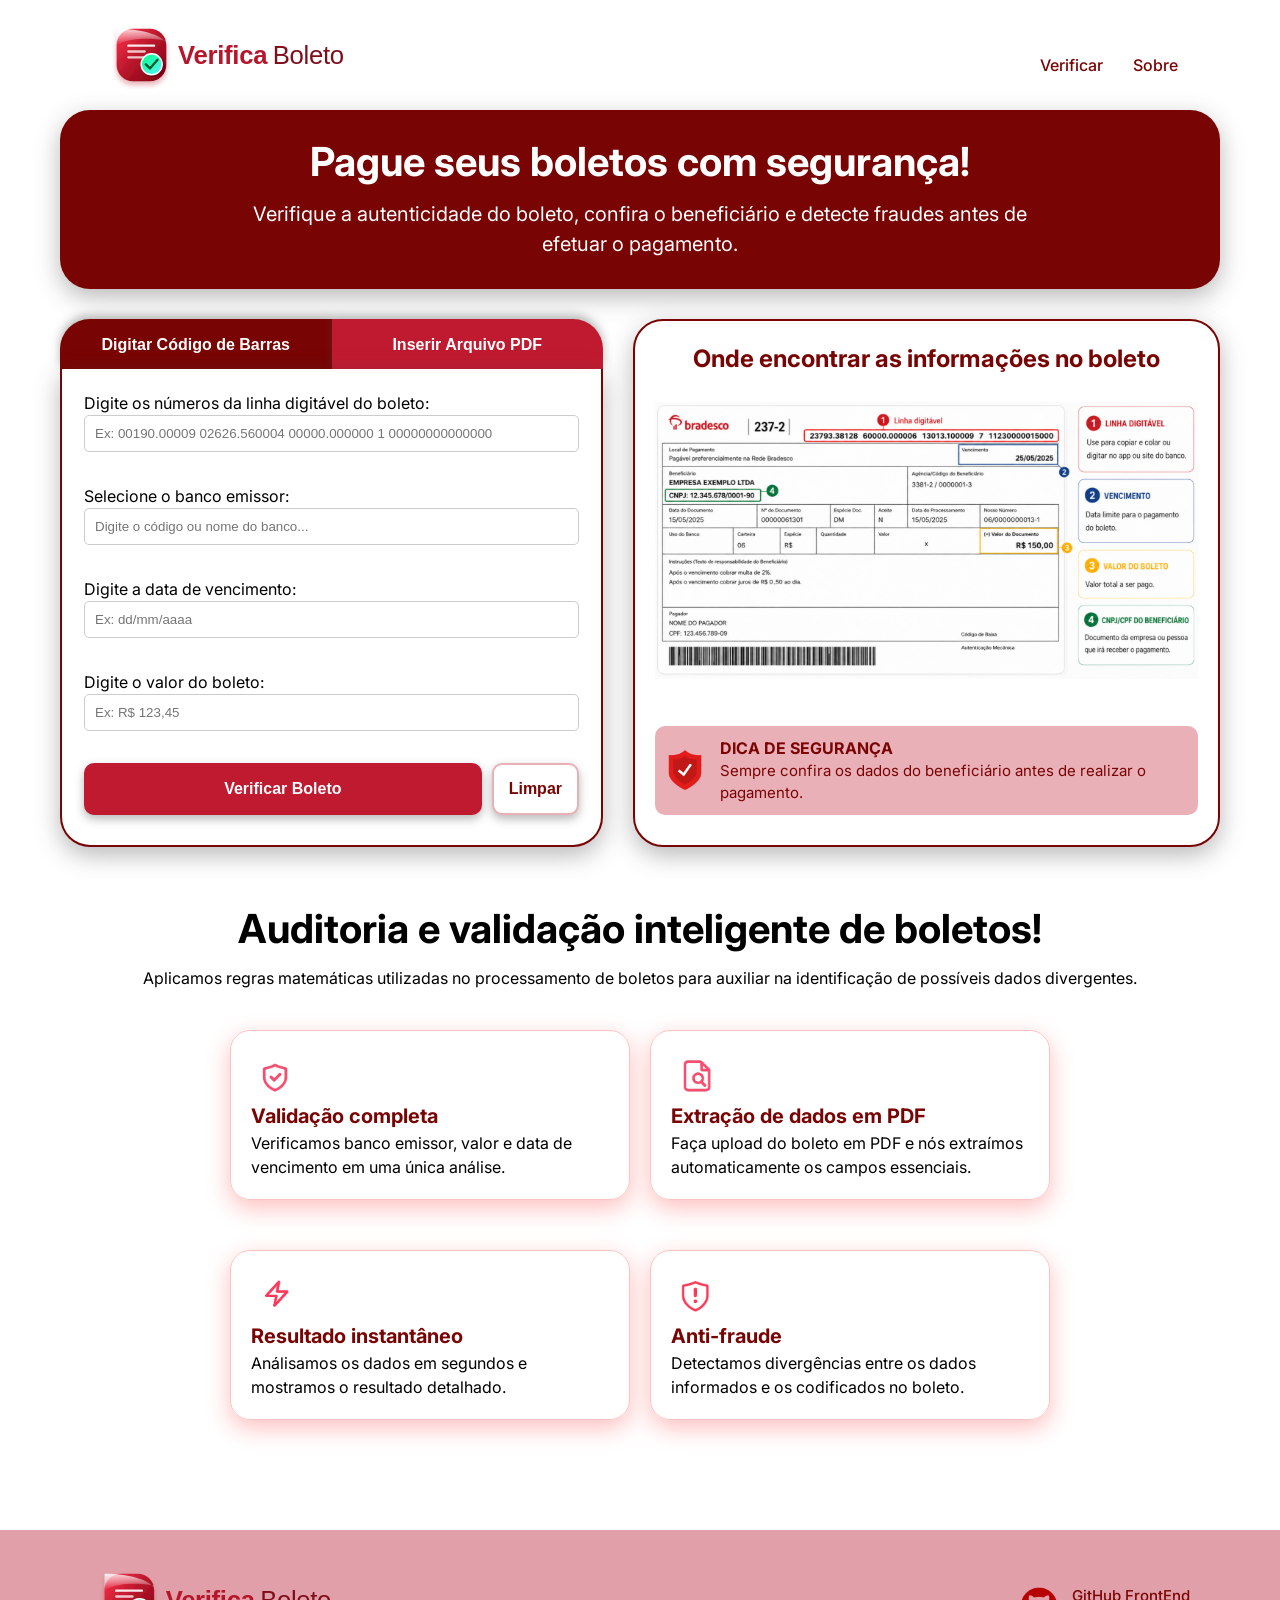
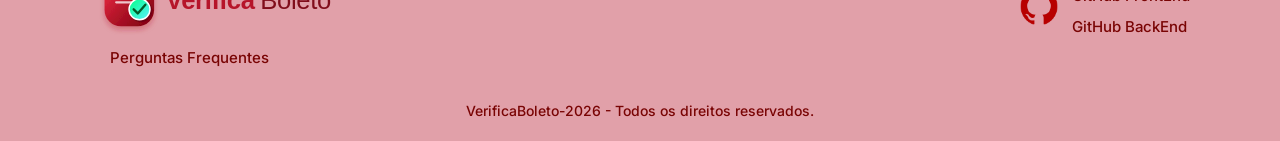
==== commit aa8fa6ff: "feat: implementa logo e fav-icon" ====
--- a/index.html
+++ b/index.html
@@ -16,7 +16,7 @@
     <link rel="stylesheet" href="css/verificacao.css">
     <link rel="stylesheet" href="css/formulario.css">
 
-    <link rel="icon" type="image/png" href="./imagens/favicon-bradesco.png">
+    <link rel="icon" type="image/svg+xml" href="./imagens/fav-icon.svg">
 
 </head>
 
@@ -25,7 +25,7 @@
     <header id="inicio">
 
         <div class="logo">
-            <img src="./imagens/icone-bradesco.png" alt="Ícone Bradesco" id="icone-logo" style="height: 70px;">
+            <img src="./imagens/logo.svg" alt="Ícone" id="icone-logo" style="height: 70px;">
             <!--<h1 id="inicio">Verifica Boleto</h1>-->
         </div>
             <nav>                
@@ -197,7 +197,7 @@
         <section id="sobre">            
         
         <div>
-            <h2>Tecnologia bancária ao seu alcance!</h2>
+            <h2>Auditoria e validação inteligente de boletos!</h2>
             <p>Aplicamos regras matemáticas utilizadas no processamento de boletos para auxiliar na identificação de possíveis dados divergentes.</p>
         </div>
 
@@ -243,7 +243,7 @@
                     
                     <a href="#inicio" aria-label="Ir para o início da página" style="text-decoration: none;">
                         <div class="logo">
-                            <img src="./imagens/icone-bradesco.png" alt="Ícone Bradesco" class="icone-logo" style="height: 70px;">
+                            <img src="./imagens/logo.svg" alt="Ícone VerificaBoleto" class="icone-logo" style="height: 70px;">
                             <!--<h1>Verifica Boleto</h1>-->
                         </div>
                     </a>                    
